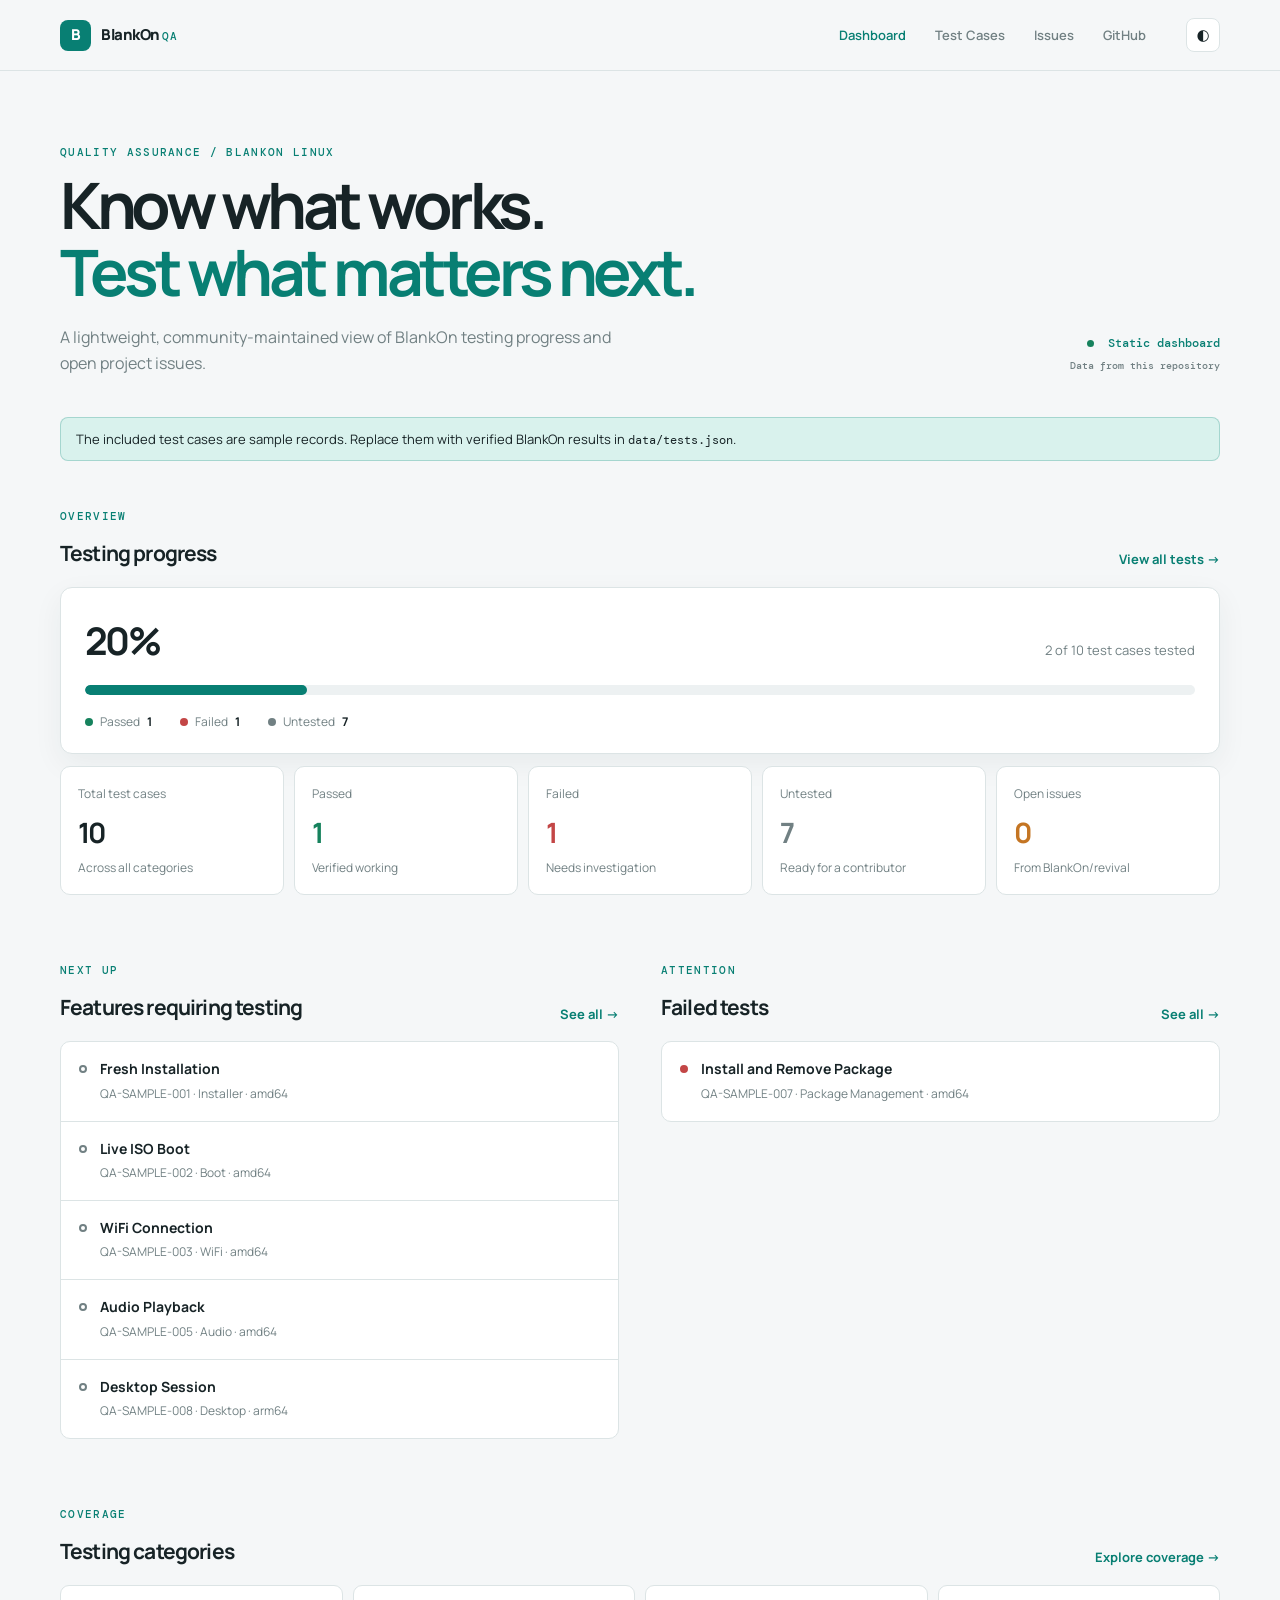
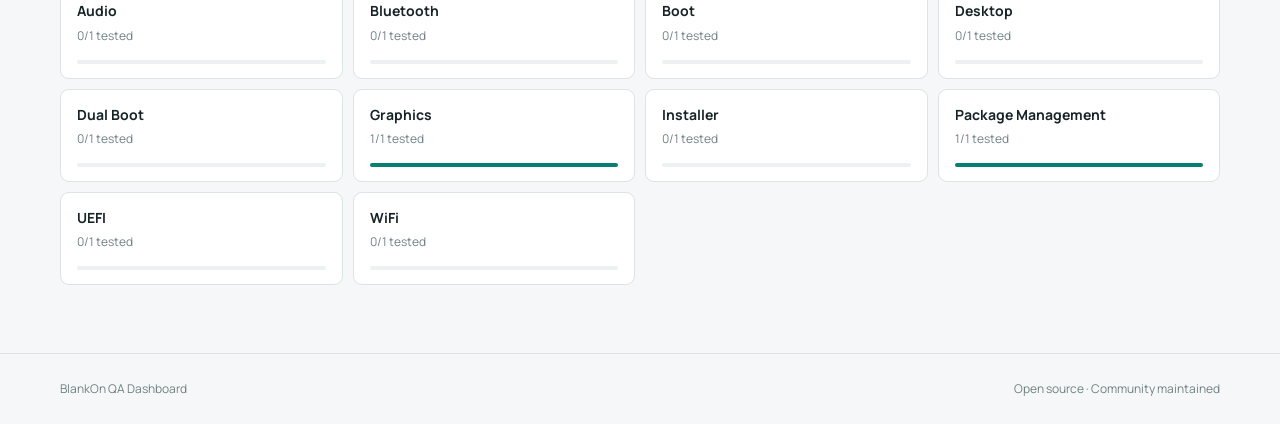
==== index.html @ b433ca68 "build dashboard" ====
<!doctype html>
<html lang="en">
<head>
  <meta charset="utf-8">
  <meta name="viewport" content="width=device-width, initial-scale=1">
  <meta name="description" content="BlankOn Linux quality assurance dashboard">
  <title>BlankOn QA Dashboard</title>
  <link rel="stylesheet" href="assets/css/style.css">
</head>
<body>
  <header class="site-header"><div class="shell nav-wrap">
    <a class="brand" href="index.html"><span class="brand-mark">B</span><span>BlankOn <small>QA</small></span></a>
    <nav aria-label="Primary navigation"><a class="active" href="index.html">Dashboard</a><a href="tests.html">Test Cases</a><a href="issues.html">Issues</a><a href="https://github.com/joyboyid/qa-blankOn">GitHub</a></nav>
    <button class="theme-toggle" type="button" aria-label="Toggle color theme">◐</button>
  </div></header>
  <main class="shell">
    <section class="hero"><div><p class="eyebrow">QUALITY ASSURANCE / BLANKON LINUX</p><h1>Know what works.<br><span>Test what matters next.</span></h1><p class="lede">A lightweight, community-maintained view of BlankOn testing progress and open project issues.</p></div><div class="hero-meta"><span class="live-dot"></span> Static dashboard<br><small>Data from this repository</small></div></section>
    <div class="notice" id="sample-notice">The included test cases are sample records. Replace them with verified BlankOn results in <code>data/tests.json</code>.</div>
    <section aria-labelledby="progress-title"><div class="section-heading"><div><p class="eyebrow">OVERVIEW</p><h2 id="progress-title">Testing progress</h2></div><a class="text-link" href="tests.html">View all tests →</a></div>
      <div class="progress-card"><div class="progress-top"><strong id="progress-percent">—%</strong><span id="progress-label">Loading test data…</span></div><div class="progress-track" role="progressbar" aria-label="Testing progress" aria-valuemin="0" aria-valuemax="100" aria-valuenow="0"><div id="progress-bar"></div></div><div class="progress-legend"><span><i class="dot passed"></i>Passed <b id="passed-count">—</b></span><span><i class="dot failed"></i>Failed <b id="failed-count">—</b></span><span><i class="dot untested"></i>Untested <b id="untested-count">—</b></span></div></div>
      <div class="stats-grid"><article class="stat"><span>Total test cases</span><strong id="total-count">—</strong><small>Across all categories</small></article><article class="stat"><span>Passed</span><strong class="green" id="stat-passed">—</strong><small>Verified working</small></article><article class="stat"><span>Failed</span><strong class="red" id="stat-failed">—</strong><small>Needs investigation</small></article><article class="stat"><span>Untested</span><strong class="muted" id="stat-untested">—</strong><small>Ready for a contributor</small></article><article class="stat"><span>Open issues</span><strong class="orange" id="issue-count">—</strong><small>From BlankOn/revival</small></article></div>
    </section>
    <div class="dashboard-columns"><section aria-labelledby="needs-title"><div class="section-heading"><div><p class="eyebrow">NEXT UP</p><h2 id="needs-title">Features requiring testing</h2></div><a class="text-link" href="tests.html?status=untested">See all →</a></div><div class="list-card" id="untested-list"><p class="loading">Loading…</p></div></section>
      <section aria-labelledby="failed-title"><div class="section-heading"><div><p class="eyebrow">ATTENTION</p><h2 id="failed-title">Failed tests</h2></div><a class="text-link" href="tests.html?status=failed">See all →</a></div><div class="list-card" id="failed-list"><p class="loading">Loading…</p></div></section></div>
    <section class="category-section" aria-labelledby="category-title"><div class="section-heading"><div><p class="eyebrow">COVERAGE</p><h2 id="category-title">Testing categories</h2></div><a class="text-link" href="tests.html">Explore coverage →</a></div><div class="category-grid" id="category-grid"><p class="loading">Loading…</p></div></section>
  </main>
  <footer class="site-footer"><div class="shell"><span>BlankOn QA Dashboard</span><span>Open source · Community maintained</span></div></footer>
  <script src="assets/js/dashboard.js" type="module"></script>
</body>
</html>
---- assets/css/style.css ----
@import url('https://fonts.googleapis.com/css2?family=DM+Mono:wght@400;500&family=Manrope:wght@400;500;600;700;800&display=swap');
:root{color-scheme:light;--bg:#f5f7f8;--surface:#fff;--surface-2:#edf1f2;--text:#172326;--muted:#718083;--line:#dce4e5;--accent:#087f73;--accent-light:#d9f2ed;--green:#16825d;--red:#c34646;--orange:#c47523;--shadow:0 10px 30px rgba(25,54,55,.06)}
[data-theme=dark]{color-scheme:dark;--bg:#10191b;--surface:#172326;--surface-2:#213033;--text:#e8f0ef;--muted:#9aacab;--line:#304143;--accent:#55c9b4;--accent-light:#183a36;--green:#56c994;--red:#f18484;--orange:#e2a152;--shadow:0 10px 30px rgba(0,0,0,.18)}
*{box-sizing:border-box}html{scroll-behavior:smooth}body{margin:0;background:var(--bg);color:var(--text);font:15px/1.6 Manrope,system-ui,sans-serif}a{color:inherit;text-decoration:none}button,input,select{font:inherit}.shell{width:min(1160px,calc(100% - 40px));margin:0 auto}.site-header{border-bottom:1px solid var(--line);background:color-mix(in srgb,var(--bg) 92%,transparent);backdrop-filter:blur(10px);position:sticky;top:0;z-index:2}.nav-wrap{min-height:70px;display:flex;align-items:center;gap:28px}.brand{display:flex;align-items:center;gap:10px;font-weight:800;letter-spacing:-.03em;margin-right:auto}.brand small{color:var(--accent);font:500 11px 'DM Mono',monospace;letter-spacing:.08em;text-transform:uppercase}.brand-mark{display:grid;place-items:center;width:31px;height:31px;border-radius:8px;background:var(--accent);color:#fff;font-weight:800}nav{display:flex;align-items:center;gap:5px}nav a{padding:8px 12px;color:var(--muted);font-size:13px;font-weight:600}nav a:hover,nav a.active{color:var(--accent)}.theme-toggle{border:1px solid var(--line);color:var(--text);background:var(--surface);border-radius:8px;width:34px;height:34px;cursor:pointer}.hero{display:flex;justify-content:space-between;align-items:end;padding:74px 0 40px}.eyebrow{font:500 11px/1.3 'DM Mono',monospace;letter-spacing:.12em;color:var(--accent);margin:0 0 13px}.hero h1,.page-intro h1{font-size:clamp(2.3rem,5vw,4.3rem);line-height:1.04;letter-spacing:-.07em;margin:0 0 20px}.hero h1 span{color:var(--accent)}.lede{color:var(--muted);max-width:560px;margin:0;font-size:16px}.hero-meta{font:500 12px/1.8 'DM Mono',monospace;color:var(--accent);text-align:right}.hero-meta small{color:var(--muted)}.live-dot{display:inline-block;width:7px;height:7px;background:var(--green);border-radius:50%;margin-right:7px}.notice{background:var(--accent-light);border:1px solid color-mix(in srgb,var(--accent) 25%,transparent);border-radius:8px;padding:11px 15px;color:var(--text);font-size:13px;margin-bottom:48px}.notice code,code{font:12px 'DM Mono',monospace}.section-heading{display:flex;align-items:end;justify-content:space-between;gap:20px;margin-bottom:17px}.section-heading h2{font-size:21px;letter-spacing:-.04em;margin:0}.text-link,.inline-link{color:var(--accent);font-size:13px;font-weight:700}.progress-card{background:var(--surface);border:1px solid var(--line);border-radius:12px;padding:22px 24px;box-shadow:var(--shadow)}.progress-top{display:flex;align-items:baseline;justify-content:space-between;margin-bottom:14px}.progress-top strong{font-size:38px;letter-spacing:-.07em}.progress-top span{color:var(--muted);font-size:13px}.progress-track{height:10px;background:var(--surface-2);border-radius:20px;overflow:hidden}.progress-track div{height:100%;width:0;background:var(--accent);border-radius:inherit;transition:width .4s ease}.progress-legend{display:flex;gap:28px;margin-top:17px;color:var(--muted);font-size:12px}.progress-legend span{display:flex;align-items:center;gap:7px}.progress-legend b{color:var(--text);font-weight:700}.dot{display:inline-block;width:8px;height:8px;border-radius:50%;background:var(--muted)}.dot.passed{background:var(--green)}.dot.failed{background:var(--red)}.dot.untested{background:var(--muted)}.stats-grid{display:grid;grid-template-columns:repeat(5,1fr);gap:10px;margin:12px 0 68px}.stat{background:var(--surface);border:1px solid var(--line);border-radius:10px;padding:17px}.stat span,.stat small{display:block;color:var(--muted);font-size:12px}.stat strong{display:block;font-size:28px;letter-spacing:-.06em;margin:7px 0 3px}.green{color:var(--green)}.red{color:var(--red)}.orange{color:var(--orange)}.muted{color:var(--muted)}.dashboard-columns{display:grid;grid-template-columns:1fr 1fr;gap:42px}.list-card{background:var(--surface);border:1px solid var(--line);border-radius:10px;overflow:hidden}.list-item{display:flex;gap:13px;align-items:flex-start;padding:16px 18px;border-bottom:1px solid var(--line)}.list-item:last-child{border-bottom:0}.list-icon{width:8px;height:8px;border:2px solid var(--muted);border-radius:50%;margin-top:7px;flex:none}.list-icon.failed{border-color:var(--red);background:var(--red)}.list-item strong{display:block;font-size:14px}.list-item small{color:var(--muted);font-size:12px}.mono{font:12px 'DM Mono',monospace;color:var(--accent)}.loading,.empty,.error-state{color:var(--muted);padding:20px;margin:0}.category-section{margin:68px 0}.category-grid{display:grid;grid-template-columns:repeat(4,1fr);gap:10px}.category{background:var(--surface);border:1px solid var(--line);border-radius:9px;padding:14px 16px}.category strong{display:block;font-size:14px}.category small{color:var(--muted);font-size:12px}.category-bar{height:4px;background:var(--surface-2);border-radius:4px;margin-top:13px;overflow:hidden}.category-bar span{display:block;background:var(--accent);height:100%}.page-main{padding:62px 0 90px}.page-intro{margin-bottom:42px}.page-intro h1{font-size:clamp(2.5rem,5vw,4rem);margin-bottom:13px}.filter-panel{background:var(--surface);border:1px solid var(--line);border-radius:11px;padding:18px;margin-bottom:18px}.search-wrap{margin-bottom:16px}.search-wrap label,.filter-row label{display:block;color:var(--muted);font-size:11px;font-weight:700;margin-bottom:6px;text-transform:uppercase;letter-spacing:.05em}.search-wrap input,select{width:100%;background:var(--bg);border:1px solid var(--line);color:var(--text);border-radius:7px;padding:10px 12px;outline:none}.search-wrap input:focus,select:focus{border-color:var(--accent);box-shadow:0 0 0 3px var(--accent-light)}.filter-row{display:grid;grid-template-columns:repeat(4,1fr);gap:12px}.results-bar{display:flex;justify-content:space-between;align-items:center;color:var(--muted);font-size:12px;margin:20px 0 12px}.test-grid{display:grid;grid-template-columns:repeat(2,1fr);gap:12px}.test-card,.issue-card{background:var(--surface);border:1px solid var(--line);border-radius:10px;padding:19px}.test-card-head,.issue-head{display:flex;justify-content:space-between;gap:15px;align-items:start}.status{display:inline-flex;align-items:center;gap:6px;font:500 10px 'DM Mono',monospace;text-transform:uppercase;letter-spacing:.07em;white-space:nowrap}.status:before{content:'';display:block;width:7px;height:7px;border-radius:50%;background:var(--muted)}.status-passed{color:var(--green)}.status-passed:before{background:var(--green)}.status-failed{color:var(--red)}.status-failed:before{background:var(--red)}.status-blocked{color:var(--orange)}.status-blocked:before{background:var(--orange)}.test-card h3,.issue-card h3{font-size:16px;letter-spacing:-.03em;margin:10px 0 4px}.test-card p{color:var(--muted);font-size:13px;margin:0 0 17px}.metadata{display:flex;flex-wrap:wrap;gap:7px}.metadata span,.label{color:var(--muted);background:var(--surface-2);border-radius:4px;padding:3px 7px;font:11px 'DM Mono',monospace}.issue-list{display:grid;gap:10px}.issue-card h3{margin:0 0 9px}.issue-card h3 a:hover{color:var(--accent)}.issue-head time{color:var(--muted);font-size:12px;white-space:nowrap}.issue-meta{display:flex;gap:6px;flex-wrap:wrap;margin-bottom:10px}.issue-footer{display:flex;justify-content:space-between;color:var(--muted);font-size:12px}.state{font:500 10px 'DM Mono',monospace;text-transform:uppercase;color:var(--green)}.state.closed{color:var(--muted)}.site-footer{border-top:1px solid var(--line);padding:25px 0;color:var(--muted);font-size:12px}.site-footer .shell{display:flex;justify-content:space-between;gap:15px}
@media(max-width:760px){.shell{width:min(100% - 28px,600px)}.nav-wrap{min-height:62px;gap:10px;flex-wrap:wrap}.brand{margin-right:0}nav{order:3;width:100%;overflow:auto;border-top:1px solid var(--line);padding:4px 0}nav a{padding:5px 9px;font-size:12px;white-space:nowrap}.site-header{position:relative}.hero{display:block;padding:48px 0 28px}.hero-meta{text-align:left;margin-top:24px}.notice{margin-bottom:35px}.stats-grid{grid-template-columns:repeat(2,1fr);margin-bottom:48px}.stat:last-child{grid-column:span 2}.dashboard-columns{grid-template-columns:1fr;gap:46px}.category-grid{grid-template-columns:repeat(2,1fr)}.progress-legend{gap:13px;flex-wrap:wrap}.filter-row{grid-template-columns:repeat(2,1fr)}.test-grid{grid-template-columns:1fr}.page-main{padding-top:43px}.results-bar{align-items:start}.site-footer .shell{display:block}.site-footer span{display:block;margin:4px 0}}
@media(prefers-reduced-motion:reduce){*{scroll-behavior:auto!important;transition:none!important}}
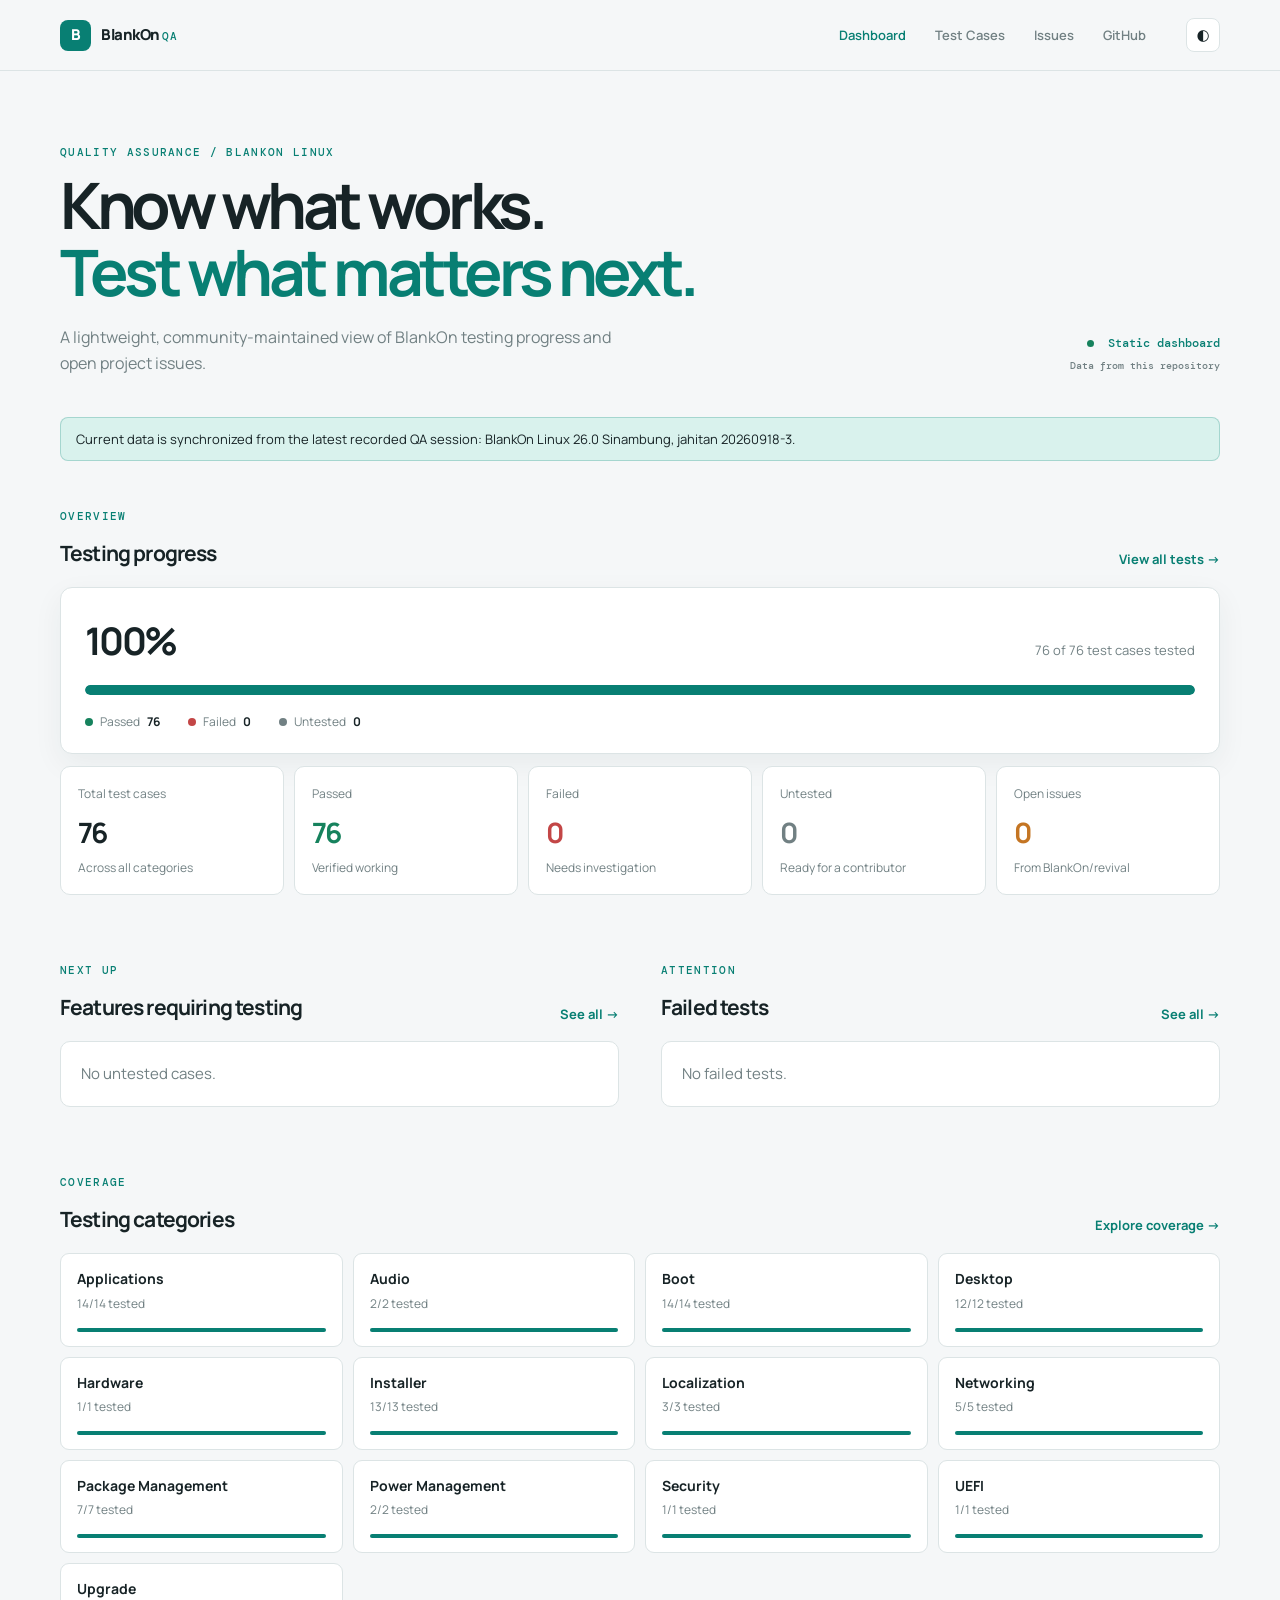
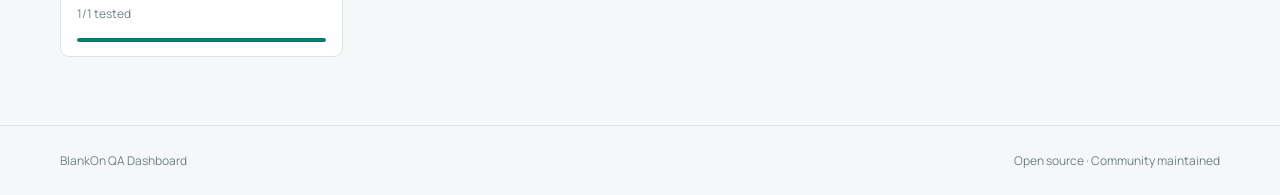
==== commit 5094abb6: "sync" ====
--- a/index.html
+++ b/index.html
@@ -15,7 +15,7 @@
   </div></header>
   <main class="shell">
     <section class="hero"><div><p class="eyebrow">QUALITY ASSURANCE / BLANKON LINUX</p><h1>Know what works.<br><span>Test what matters next.</span></h1><p class="lede">A lightweight, community-maintained view of BlankOn testing progress and open project issues.</p></div><div class="hero-meta"><span class="live-dot"></span> Static dashboard<br><small>Data from this repository</small></div></section>
-    <div class="notice" id="sample-notice">The included test cases are sample records. Replace them with verified BlankOn results in <code>data/tests.json</code>.</div>
+    <div class="notice" id="sample-notice">Current data is synchronized from the latest recorded QA session: BlankOn Linux 26.0 Sinambung, jahitan 20260918-3.</div>
     <section aria-labelledby="progress-title"><div class="section-heading"><div><p class="eyebrow">OVERVIEW</p><h2 id="progress-title">Testing progress</h2></div><a class="text-link" href="tests.html">View all tests →</a></div>
       <div class="progress-card"><div class="progress-top"><strong id="progress-percent">—%</strong><span id="progress-label">Loading test data…</span></div><div class="progress-track" role="progressbar" aria-label="Testing progress" aria-valuemin="0" aria-valuemax="100" aria-valuenow="0"><div id="progress-bar"></div></div><div class="progress-legend"><span><i class="dot passed"></i>Passed <b id="passed-count">—</b></span><span><i class="dot failed"></i>Failed <b id="failed-count">—</b></span><span><i class="dot untested"></i>Untested <b id="untested-count">—</b></span></div></div>
       <div class="stats-grid"><article class="stat"><span>Total test cases</span><strong id="total-count">—</strong><small>Across all categories</small></article><article class="stat"><span>Passed</span><strong class="green" id="stat-passed">—</strong><small>Verified working</small></article><article class="stat"><span>Failed</span><strong class="red" id="stat-failed">—</strong><small>Needs investigation</small></article><article class="stat"><span>Untested</span><strong class="muted" id="stat-untested">—</strong><small>Ready for a contributor</small></article><article class="stat"><span>Open issues</span><strong class="orange" id="issue-count">—</strong><small>From BlankOn/revival</small></article></div>
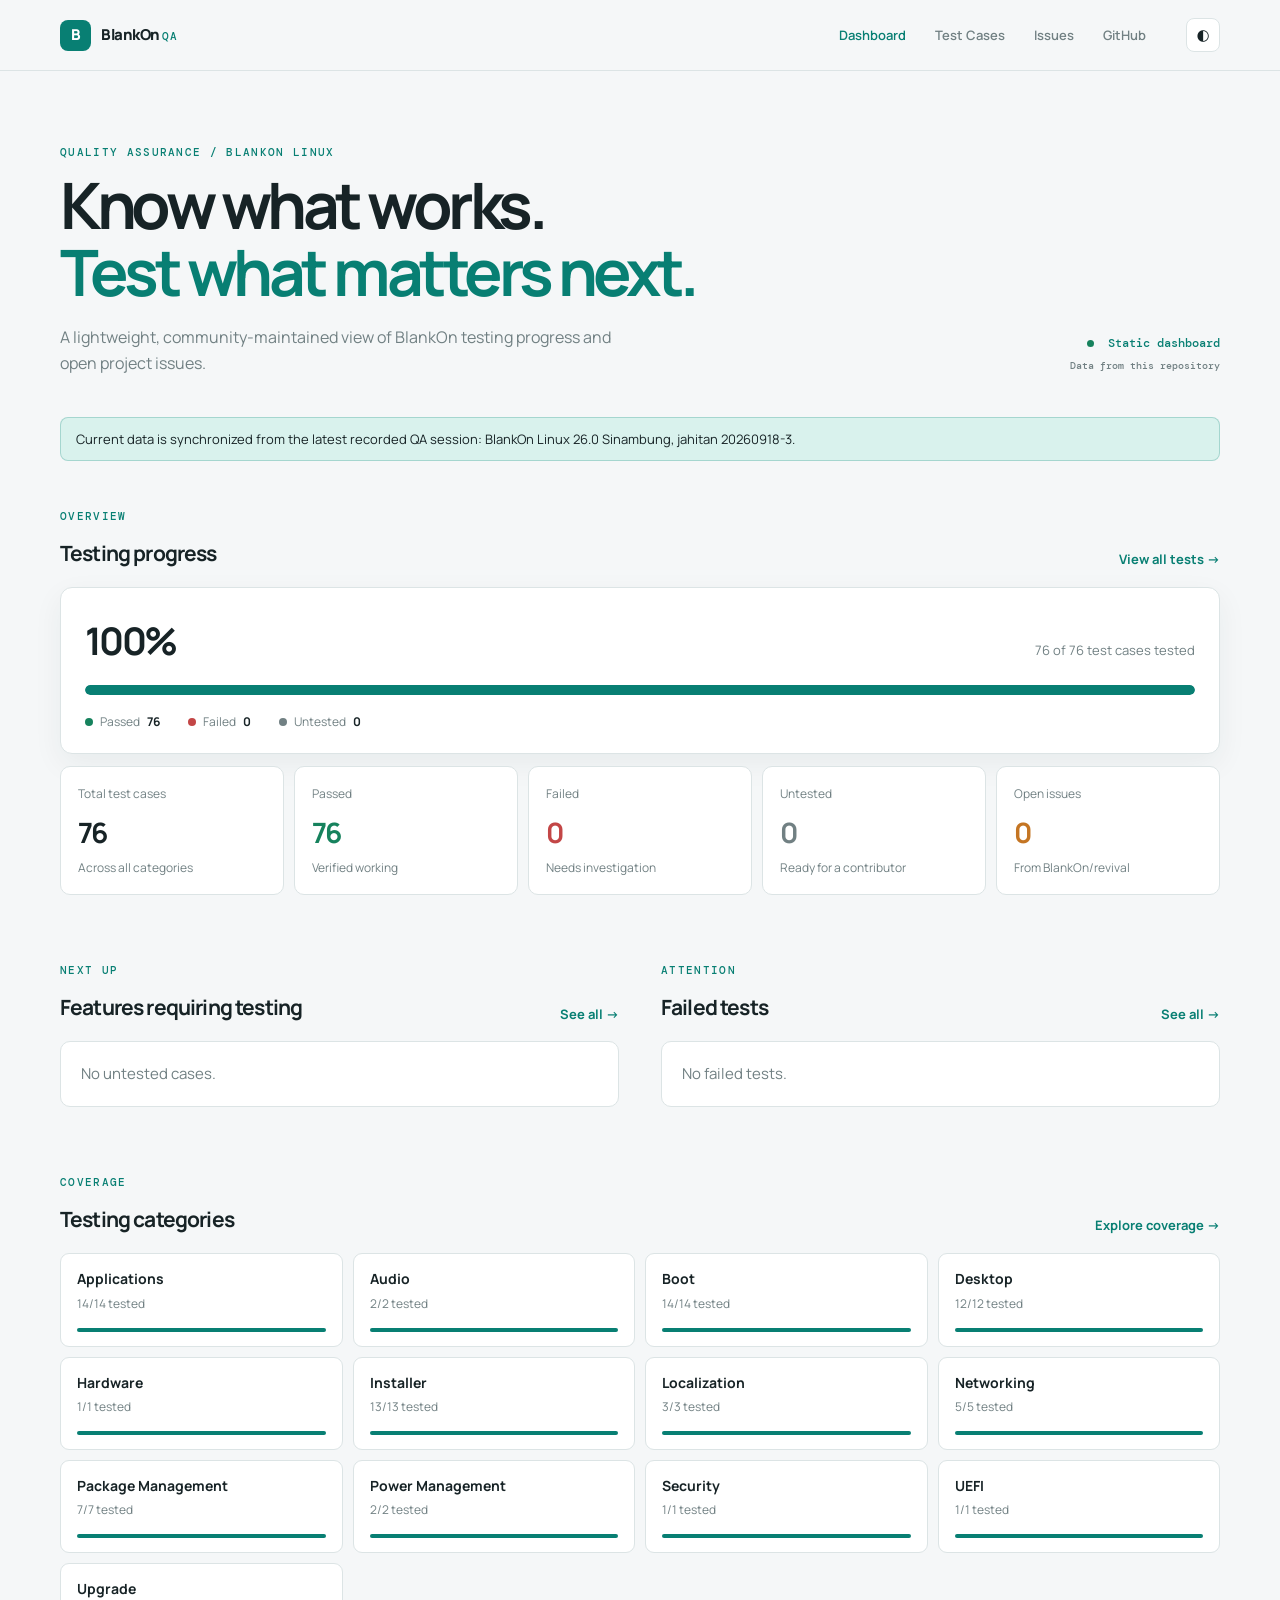
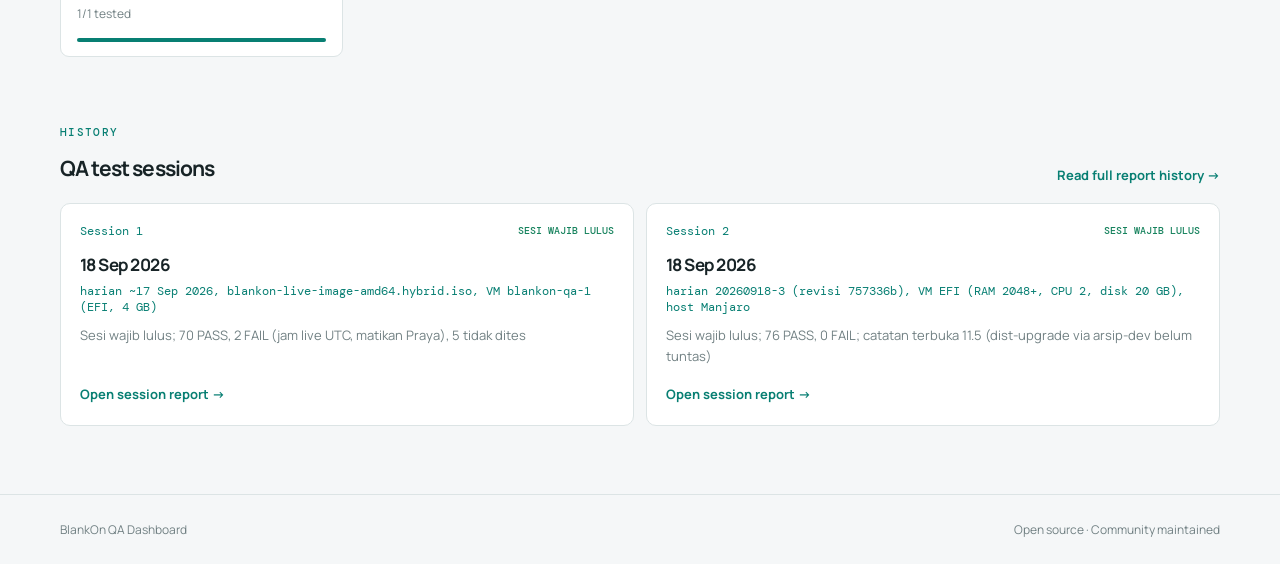
==== commit 14fbd1c9: "sync show qa list" ====
--- a/index.html
+++ b/index.html
@@ -23,6 +23,7 @@
     <div class="dashboard-columns"><section aria-labelledby="needs-title"><div class="section-heading"><div><p class="eyebrow">NEXT UP</p><h2 id="needs-title">Features requiring testing</h2></div><a class="text-link" href="tests.html?status=untested">See all →</a></div><div class="list-card" id="untested-list"><p class="loading">Loading…</p></div></section>
       <section aria-labelledby="failed-title"><div class="section-heading"><div><p class="eyebrow">ATTENTION</p><h2 id="failed-title">Failed tests</h2></div><a class="text-link" href="tests.html?status=failed">See all →</a></div><div class="list-card" id="failed-list"><p class="loading">Loading…</p></div></section></div>
     <section class="category-section" aria-labelledby="category-title"><div class="section-heading"><div><p class="eyebrow">COVERAGE</p><h2 id="category-title">Testing categories</h2></div><a class="text-link" href="tests.html">Explore coverage →</a></div><div class="category-grid" id="category-grid"><p class="loading">Loading…</p></div></section>
+    <section class="session-section" aria-labelledby="session-title"><div class="section-heading"><div><p class="eyebrow">HISTORY</p><h2 id="session-title">QA test sessions</h2></div><a class="text-link" href="README.md">Read full report history →</a></div><div class="session-list" id="session-list"><p class="loading">Loading session history…</p></div></section>
   </main>
   <footer class="site-footer"><div class="shell"><span>BlankOn QA Dashboard</span><span>Open source · Community maintained</span></div></footer>
   <script src="assets/js/dashboard.js" type="module"></script>
--- a/assets/css/style.css
+++ b/assets/css/style.css
@@ -3,4 +3,6 @@
 [data-theme=dark]{color-scheme:dark;--bg:#10191b;--surface:#172326;--surface-2:#213033;--text:#e8f0ef;--muted:#9aacab;--line:#304143;--accent:#55c9b4;--accent-light:#183a36;--green:#56c994;--red:#f18484;--orange:#e2a152;--shadow:0 10px 30px rgba(0,0,0,.18)}
 *{box-sizing:border-box}html{scroll-behavior:smooth}body{margin:0;background:var(--bg);color:var(--text);font:15px/1.6 Manrope,system-ui,sans-serif}a{color:inherit;text-decoration:none}button,input,select{font:inherit}.shell{width:min(1160px,calc(100% - 40px));margin:0 auto}.site-header{border-bottom:1px solid var(--line);background:color-mix(in srgb,var(--bg) 92%,transparent);backdrop-filter:blur(10px);position:sticky;top:0;z-index:2}.nav-wrap{min-height:70px;display:flex;align-items:center;gap:28px}.brand{display:flex;align-items:center;gap:10px;font-weight:800;letter-spacing:-.03em;margin-right:auto}.brand small{color:var(--accent);font:500 11px 'DM Mono',monospace;letter-spacing:.08em;text-transform:uppercase}.brand-mark{display:grid;place-items:center;width:31px;height:31px;border-radius:8px;background:var(--accent);color:#fff;font-weight:800}nav{display:flex;align-items:center;gap:5px}nav a{padding:8px 12px;color:var(--muted);font-size:13px;font-weight:600}nav a:hover,nav a.active{color:var(--accent)}.theme-toggle{border:1px solid var(--line);color:var(--text);background:var(--surface);border-radius:8px;width:34px;height:34px;cursor:pointer}.hero{display:flex;justify-content:space-between;align-items:end;padding:74px 0 40px}.eyebrow{font:500 11px/1.3 'DM Mono',monospace;letter-spacing:.12em;color:var(--accent);margin:0 0 13px}.hero h1,.page-intro h1{font-size:clamp(2.3rem,5vw,4.3rem);line-height:1.04;letter-spacing:-.07em;margin:0 0 20px}.hero h1 span{color:var(--accent)}.lede{color:var(--muted);max-width:560px;margin:0;font-size:16px}.hero-meta{font:500 12px/1.8 'DM Mono',monospace;color:var(--accent);text-align:right}.hero-meta small{color:var(--muted)}.live-dot{display:inline-block;width:7px;height:7px;background:var(--green);border-radius:50%;margin-right:7px}.notice{background:var(--accent-light);border:1px solid color-mix(in srgb,var(--accent) 25%,transparent);border-radius:8px;padding:11px 15px;color:var(--text);font-size:13px;margin-bottom:48px}.notice code,code{font:12px 'DM Mono',monospace}.section-heading{display:flex;align-items:end;justify-content:space-between;gap:20px;margin-bottom:17px}.section-heading h2{font-size:21px;letter-spacing:-.04em;margin:0}.text-link,.inline-link{color:var(--accent);font-size:13px;font-weight:700}.progress-card{background:var(--surface);border:1px solid var(--line);border-radius:12px;padding:22px 24px;box-shadow:var(--shadow)}.progress-top{display:flex;align-items:baseline;justify-content:space-between;margin-bottom:14px}.progress-top strong{font-size:38px;letter-spacing:-.07em}.progress-top span{color:var(--muted);font-size:13px}.progress-track{height:10px;background:var(--surface-2);border-radius:20px;overflow:hidden}.progress-track div{height:100%;width:0;background:var(--accent);border-radius:inherit;transition:width .4s ease}.progress-legend{display:flex;gap:28px;margin-top:17px;color:var(--muted);font-size:12px}.progress-legend span{display:flex;align-items:center;gap:7px}.progress-legend b{color:var(--text);font-weight:700}.dot{display:inline-block;width:8px;height:8px;border-radius:50%;background:var(--muted)}.dot.passed{background:var(--green)}.dot.failed{background:var(--red)}.dot.untested{background:var(--muted)}.stats-grid{display:grid;grid-template-columns:repeat(5,1fr);gap:10px;margin:12px 0 68px}.stat{background:var(--surface);border:1px solid var(--line);border-radius:10px;padding:17px}.stat span,.stat small{display:block;color:var(--muted);font-size:12px}.stat strong{display:block;font-size:28px;letter-spacing:-.06em;margin:7px 0 3px}.green{color:var(--green)}.red{color:var(--red)}.orange{color:var(--orange)}.muted{color:var(--muted)}.dashboard-columns{display:grid;grid-template-columns:1fr 1fr;gap:42px}.list-card{background:var(--surface);border:1px solid var(--line);border-radius:10px;overflow:hidden}.list-item{display:flex;gap:13px;align-items:flex-start;padding:16px 18px;border-bottom:1px solid var(--line)}.list-item:last-child{border-bottom:0}.list-icon{width:8px;height:8px;border:2px solid var(--muted);border-radius:50%;margin-top:7px;flex:none}.list-icon.failed{border-color:var(--red);background:var(--red)}.list-item strong{display:block;font-size:14px}.list-item small{color:var(--muted);font-size:12px}.mono{font:12px 'DM Mono',monospace;color:var(--accent)}.loading,.empty,.error-state{color:var(--muted);padding:20px;margin:0}.category-section{margin:68px 0}.category-grid{display:grid;grid-template-columns:repeat(4,1fr);gap:10px}.category{background:var(--surface);border:1px solid var(--line);border-radius:9px;padding:14px 16px}.category strong{display:block;font-size:14px}.category small{color:var(--muted);font-size:12px}.category-bar{height:4px;background:var(--surface-2);border-radius:4px;margin-top:13px;overflow:hidden}.category-bar span{display:block;background:var(--accent);height:100%}.page-main{padding:62px 0 90px}.page-intro{margin-bottom:42px}.page-intro h1{font-size:clamp(2.5rem,5vw,4rem);margin-bottom:13px}.filter-panel{background:var(--surface);border:1px solid var(--line);border-radius:11px;padding:18px;margin-bottom:18px}.search-wrap{margin-bottom:16px}.search-wrap label,.filter-row label{display:block;color:var(--muted);font-size:11px;font-weight:700;margin-bottom:6px;text-transform:uppercase;letter-spacing:.05em}.search-wrap input,select{width:100%;background:var(--bg);border:1px solid var(--line);color:var(--text);border-radius:7px;padding:10px 12px;outline:none}.search-wrap input:focus,select:focus{border-color:var(--accent);box-shadow:0 0 0 3px var(--accent-light)}.filter-row{display:grid;grid-template-columns:repeat(4,1fr);gap:12px}.results-bar{display:flex;justify-content:space-between;align-items:center;color:var(--muted);font-size:12px;margin:20px 0 12px}.test-grid{display:grid;grid-template-columns:repeat(2,1fr);gap:12px}.test-card,.issue-card{background:var(--surface);border:1px solid var(--line);border-radius:10px;padding:19px}.test-card-head,.issue-head{display:flex;justify-content:space-between;gap:15px;align-items:start}.status{display:inline-flex;align-items:center;gap:6px;font:500 10px 'DM Mono',monospace;text-transform:uppercase;letter-spacing:.07em;white-space:nowrap}.status:before{content:'';display:block;width:7px;height:7px;border-radius:50%;background:var(--muted)}.status-passed{color:var(--green)}.status-passed:before{background:var(--green)}.status-failed{color:var(--red)}.status-failed:before{background:var(--red)}.status-blocked{color:var(--orange)}.status-blocked:before{background:var(--orange)}.test-card h3,.issue-card h3{font-size:16px;letter-spacing:-.03em;margin:10px 0 4px}.test-card p{color:var(--muted);font-size:13px;margin:0 0 17px}.metadata{display:flex;flex-wrap:wrap;gap:7px}.metadata span,.label{color:var(--muted);background:var(--surface-2);border-radius:4px;padding:3px 7px;font:11px 'DM Mono',monospace}.issue-list{display:grid;gap:10px}.issue-card h3{margin:0 0 9px}.issue-card h3 a:hover{color:var(--accent)}.issue-head time{color:var(--muted);font-size:12px;white-space:nowrap}.issue-meta{display:flex;gap:6px;flex-wrap:wrap;margin-bottom:10px}.issue-footer{display:flex;justify-content:space-between;color:var(--muted);font-size:12px}.state{font:500 10px 'DM Mono',monospace;text-transform:uppercase;color:var(--green)}.state.closed{color:var(--muted)}.site-footer{border-top:1px solid var(--line);padding:25px 0;color:var(--muted);font-size:12px}.site-footer .shell{display:flex;justify-content:space-between;gap:15px}
 @media(max-width:760px){.shell{width:min(100% - 28px,600px)}.nav-wrap{min-height:62px;gap:10px;flex-wrap:wrap}.brand{margin-right:0}nav{order:3;width:100%;overflow:auto;border-top:1px solid var(--line);padding:4px 0}nav a{padding:5px 9px;font-size:12px;white-space:nowrap}.site-header{position:relative}.hero{display:block;padding:48px 0 28px}.hero-meta{text-align:left;margin-top:24px}.notice{margin-bottom:35px}.stats-grid{grid-template-columns:repeat(2,1fr);margin-bottom:48px}.stat:last-child{grid-column:span 2}.dashboard-columns{grid-template-columns:1fr;gap:46px}.category-grid{grid-template-columns:repeat(2,1fr)}.progress-legend{gap:13px;flex-wrap:wrap}.filter-row{grid-template-columns:repeat(2,1fr)}.test-grid{grid-template-columns:1fr}.page-main{padding-top:43px}.results-bar{align-items:start}.site-footer .shell{display:block}.site-footer span{display:block;margin:4px 0}}
+ .session-section{margin:68px 0}.session-list{display:grid;grid-template-columns:repeat(2,1fr);gap:12px}.session-card{background:var(--surface);border:1px solid var(--line);border-radius:10px;padding:19px}.session-card-top{display:flex;justify-content:space-between;gap:12px;align-items:center}.session-card h3{font-size:17px;letter-spacing:-.03em;margin:12px 0 5px}.session-result{color:var(--green);font:500 10px 'DM Mono',monospace;text-transform:uppercase;text-align:right}.session-iso{font:12px 'DM Mono',monospace;color:var(--accent);margin:0 0 10px}.session-summary{color:var(--muted);font-size:13px;min-height:42px;margin:0 0 15px}
 @media(prefers-reduced-motion:reduce){*{scroll-behavior:auto!important;transition:none!important}}
+@media(max-width:760px){.session-list{grid-template-columns:1fr}}
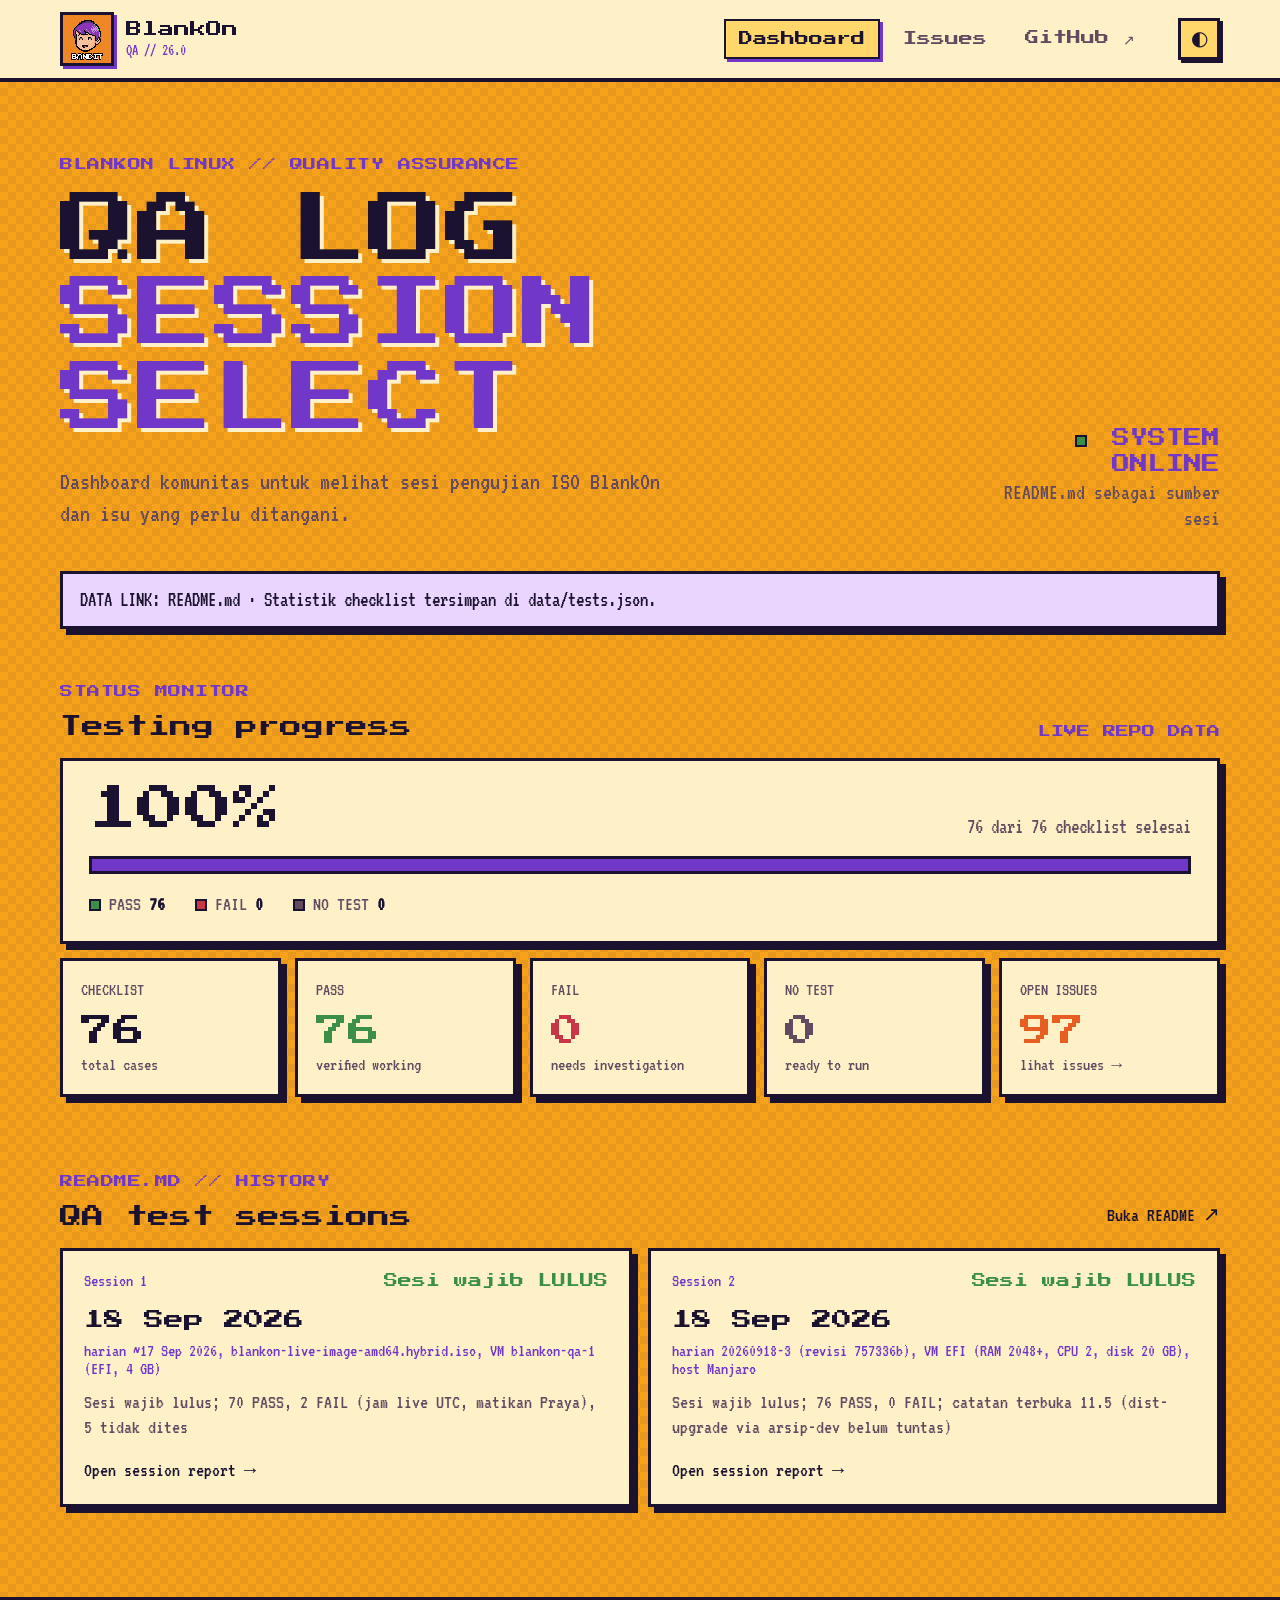
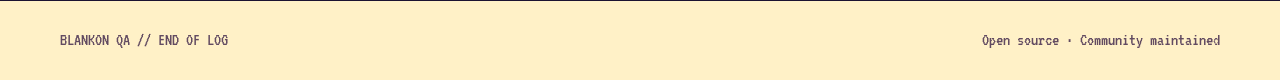
==== commit 85514b73: "retro style" ====
--- a/index.html
+++ b/index.html
@@ -1,31 +1,28 @@
 <!doctype html>
-<html lang="en">
+<html lang="id">
 <head>
   <meta charset="utf-8">
   <meta name="viewport" content="width=device-width, initial-scale=1">
   <meta name="description" content="BlankOn Linux quality assurance dashboard">
-  <title>BlankOn QA Dashboard</title>
+  <title>BlankOn QA · Dashboard</title>
   <link rel="stylesheet" href="assets/css/style.css">
 </head>
 <body>
   <header class="site-header"><div class="shell nav-wrap">
-    <a class="brand" href="index.html"><span class="brand-mark">B</span><span>BlankOn <small>QA</small></span></a>
-    <nav aria-label="Primary navigation"><a class="active" href="index.html">Dashboard</a><a href="tests.html">Test Cases</a><a href="issues.html">Issues</a><a href="https://github.com/joyboyid/qa-blankOn">GitHub</a></nav>
+    <a class="brand" href="index.html"><img class="brand-logo" src="bandit.jpg" alt="BlankOn pixel mascot"><span>BlankOn <small>QA // 26.0</small></span></a>
+    <nav aria-label="Navigasi utama"><a class="active" href="index.html">Dashboard</a><a href="issues.html">Issues</a><a href="https://github.com/joyboyid/qa-blankOn">GitHub ↗</a></nav>
     <button class="theme-toggle" type="button" aria-label="Toggle color theme">◐</button>
   </div></header>
   <main class="shell">
-    <section class="hero"><div><p class="eyebrow">QUALITY ASSURANCE / BLANKON LINUX</p><h1>Know what works.<br><span>Test what matters next.</span></h1><p class="lede">A lightweight, community-maintained view of BlankOn testing progress and open project issues.</p></div><div class="hero-meta"><span class="live-dot"></span> Static dashboard<br><small>Data from this repository</small></div></section>
-    <div class="notice" id="sample-notice">Current data is synchronized from the latest recorded QA session: BlankOn Linux 26.0 Sinambung, jahitan 20260918-3.</div>
-    <section aria-labelledby="progress-title"><div class="section-heading"><div><p class="eyebrow">OVERVIEW</p><h2 id="progress-title">Testing progress</h2></div><a class="text-link" href="tests.html">View all tests →</a></div>
-      <div class="progress-card"><div class="progress-top"><strong id="progress-percent">—%</strong><span id="progress-label">Loading test data…</span></div><div class="progress-track" role="progressbar" aria-label="Testing progress" aria-valuemin="0" aria-valuemax="100" aria-valuenow="0"><div id="progress-bar"></div></div><div class="progress-legend"><span><i class="dot passed"></i>Passed <b id="passed-count">—</b></span><span><i class="dot failed"></i>Failed <b id="failed-count">—</b></span><span><i class="dot untested"></i>Untested <b id="untested-count">—</b></span></div></div>
-      <div class="stats-grid"><article class="stat"><span>Total test cases</span><strong id="total-count">—</strong><small>Across all categories</small></article><article class="stat"><span>Passed</span><strong class="green" id="stat-passed">—</strong><small>Verified working</small></article><article class="stat"><span>Failed</span><strong class="red" id="stat-failed">—</strong><small>Needs investigation</small></article><article class="stat"><span>Untested</span><strong class="muted" id="stat-untested">—</strong><small>Ready for a contributor</small></article><article class="stat"><span>Open issues</span><strong class="orange" id="issue-count">—</strong><small>From BlankOn/revival</small></article></div>
+    <section class="hero"><div><p class="eyebrow">BLANKON LINUX // QUALITY ASSURANCE</p><h1>QA LOG<br><span>SESSION SELECT</span></h1><p class="lede">Dashboard komunitas untuk melihat sesi pengujian ISO BlankOn dan isu yang perlu ditangani.</p></div><div class="hero-meta"><span class="live-dot"></span> SYSTEM ONLINE<br><small>README.md sebagai sumber sesi</small></div></section>
+    <div class="notice" id="sample-notice">DATA LINK: README.md · Statistik checklist tersimpan di data/tests.json.</div>
+    <section aria-labelledby="progress-title"><div class="section-heading"><div><p class="eyebrow">STATUS MONITOR</p><h2 id="progress-title">Testing progress</h2></div><span class="section-tag">LIVE REPO DATA</span></div>
+      <div class="progress-card"><div class="progress-top"><strong id="progress-percent">—%</strong><span id="progress-label">Memuat data test…</span></div><div class="progress-track" role="progressbar" aria-label="Testing progress" aria-valuemin="0" aria-valuemax="100" aria-valuenow="0"><div id="progress-bar"></div></div><div class="progress-legend"><span><i class="dot passed"></i>PASS <b id="passed-count">—</b></span><span><i class="dot failed"></i>FAIL <b id="failed-count">—</b></span><span><i class="dot untested"></i>NO TEST <b id="untested-count">—</b></span></div></div>
+      <div class="stats-grid"><article class="stat"><span>CHECKLIST</span><strong id="total-count">—</strong><small>total cases</small></article><article class="stat"><span>PASS</span><strong class="green" id="stat-passed">—</strong><small>verified working</small></article><article class="stat"><span>FAIL</span><strong class="red" id="stat-failed">—</strong><small>needs investigation</small></article><article class="stat"><span>NO TEST</span><strong class="muted" id="stat-untested">—</strong><small>ready to run</small></article><article class="stat"><span>OPEN ISSUES</span><strong class="orange" id="issue-count">—</strong><small><a href="issues.html">lihat issues →</a></small></article></div>
     </section>
-    <div class="dashboard-columns"><section aria-labelledby="needs-title"><div class="section-heading"><div><p class="eyebrow">NEXT UP</p><h2 id="needs-title">Features requiring testing</h2></div><a class="text-link" href="tests.html?status=untested">See all →</a></div><div class="list-card" id="untested-list"><p class="loading">Loading…</p></div></section>
-      <section aria-labelledby="failed-title"><div class="section-heading"><div><p class="eyebrow">ATTENTION</p><h2 id="failed-title">Failed tests</h2></div><a class="text-link" href="tests.html?status=failed">See all →</a></div><div class="list-card" id="failed-list"><p class="loading">Loading…</p></div></section></div>
-    <section class="category-section" aria-labelledby="category-title"><div class="section-heading"><div><p class="eyebrow">COVERAGE</p><h2 id="category-title">Testing categories</h2></div><a class="text-link" href="tests.html">Explore coverage →</a></div><div class="category-grid" id="category-grid"><p class="loading">Loading…</p></div></section>
-    <section class="session-section" aria-labelledby="session-title"><div class="section-heading"><div><p class="eyebrow">HISTORY</p><h2 id="session-title">QA test sessions</h2></div><a class="text-link" href="README.md">Read full report history →</a></div><div class="session-list" id="session-list"><p class="loading">Loading session history…</p></div></section>
+    <section class="session-section" aria-labelledby="session-title"><div class="section-heading"><div><p class="eyebrow">README.MD // HISTORY</p><h2 id="session-title">QA test sessions</h2></div><a class="text-link" href="README.md">Buka README ↗</a></div><div class="session-list" id="session-list"><p class="loading">Memuat riwayat sesi…</p></div></section>
   </main>
-  <footer class="site-footer"><div class="shell"><span>BlankOn QA Dashboard</span><span>Open source · Community maintained</span></div></footer>
+  <footer class="site-footer"><div class="shell"><span>BLANKON QA // END OF LOG</span><span>Open source · Community maintained</span></div></footer>
   <script src="assets/js/dashboard.js" type="module"></script>
 </body>
 </html>
--- a/assets/css/style.css
+++ b/assets/css/style.css
@@ -1,8 +1,6 @@
-@import url('https://fonts.googleapis.com/css2?family=DM+Mono:wght@400;500&family=Manrope:wght@400;500;600;700;800&display=swap');
-:root{color-scheme:light;--bg:#f5f7f8;--surface:#fff;--surface-2:#edf1f2;--text:#172326;--muted:#718083;--line:#dce4e5;--accent:#087f73;--accent-light:#d9f2ed;--green:#16825d;--red:#c34646;--orange:#c47523;--shadow:0 10px 30px rgba(25,54,55,.06)}
-[data-theme=dark]{color-scheme:dark;--bg:#10191b;--surface:#172326;--surface-2:#213033;--text:#e8f0ef;--muted:#9aacab;--line:#304143;--accent:#55c9b4;--accent-light:#183a36;--green:#56c994;--red:#f18484;--orange:#e2a152;--shadow:0 10px 30px rgba(0,0,0,.18)}
-*{box-sizing:border-box}html{scroll-behavior:smooth}body{margin:0;background:var(--bg);color:var(--text);font:15px/1.6 Manrope,system-ui,sans-serif}a{color:inherit;text-decoration:none}button,input,select{font:inherit}.shell{width:min(1160px,calc(100% - 40px));margin:0 auto}.site-header{border-bottom:1px solid var(--line);background:color-mix(in srgb,var(--bg) 92%,transparent);backdrop-filter:blur(10px);position:sticky;top:0;z-index:2}.nav-wrap{min-height:70px;display:flex;align-items:center;gap:28px}.brand{display:flex;align-items:center;gap:10px;font-weight:800;letter-spacing:-.03em;margin-right:auto}.brand small{color:var(--accent);font:500 11px 'DM Mono',monospace;letter-spacing:.08em;text-transform:uppercase}.brand-mark{display:grid;place-items:center;width:31px;height:31px;border-radius:8px;background:var(--accent);color:#fff;font-weight:800}nav{display:flex;align-items:center;gap:5px}nav a{padding:8px 12px;color:var(--muted);font-size:13px;font-weight:600}nav a:hover,nav a.active{color:var(--accent)}.theme-toggle{border:1px solid var(--line);color:var(--text);background:var(--surface);border-radius:8px;width:34px;height:34px;cursor:pointer}.hero{display:flex;justify-content:space-between;align-items:end;padding:74px 0 40px}.eyebrow{font:500 11px/1.3 'DM Mono',monospace;letter-spacing:.12em;color:var(--accent);margin:0 0 13px}.hero h1,.page-intro h1{font-size:clamp(2.3rem,5vw,4.3rem);line-height:1.04;letter-spacing:-.07em;margin:0 0 20px}.hero h1 span{color:var(--accent)}.lede{color:var(--muted);max-width:560px;margin:0;font-size:16px}.hero-meta{font:500 12px/1.8 'DM Mono',monospace;color:var(--accent);text-align:right}.hero-meta small{color:var(--muted)}.live-dot{display:inline-block;width:7px;height:7px;background:var(--green);border-radius:50%;margin-right:7px}.notice{background:var(--accent-light);border:1px solid color-mix(in srgb,var(--accent) 25%,transparent);border-radius:8px;padding:11px 15px;color:var(--text);font-size:13px;margin-bottom:48px}.notice code,code{font:12px 'DM Mono',monospace}.section-heading{display:flex;align-items:end;justify-content:space-between;gap:20px;margin-bottom:17px}.section-heading h2{font-size:21px;letter-spacing:-.04em;margin:0}.text-link,.inline-link{color:var(--accent);font-size:13px;font-weight:700}.progress-card{background:var(--surface);border:1px solid var(--line);border-radius:12px;padding:22px 24px;box-shadow:var(--shadow)}.progress-top{display:flex;align-items:baseline;justify-content:space-between;margin-bottom:14px}.progress-top strong{font-size:38px;letter-spacing:-.07em}.progress-top span{color:var(--muted);font-size:13px}.progress-track{height:10px;background:var(--surface-2);border-radius:20px;overflow:hidden}.progress-track div{height:100%;width:0;background:var(--accent);border-radius:inherit;transition:width .4s ease}.progress-legend{display:flex;gap:28px;margin-top:17px;color:var(--muted);font-size:12px}.progress-legend span{display:flex;align-items:center;gap:7px}.progress-legend b{color:var(--text);font-weight:700}.dot{display:inline-block;width:8px;height:8px;border-radius:50%;background:var(--muted)}.dot.passed{background:var(--green)}.dot.failed{background:var(--red)}.dot.untested{background:var(--muted)}.stats-grid{display:grid;grid-template-columns:repeat(5,1fr);gap:10px;margin:12px 0 68px}.stat{background:var(--surface);border:1px solid var(--line);border-radius:10px;padding:17px}.stat span,.stat small{display:block;color:var(--muted);font-size:12px}.stat strong{display:block;font-size:28px;letter-spacing:-.06em;margin:7px 0 3px}.green{color:var(--green)}.red{color:var(--red)}.orange{color:var(--orange)}.muted{color:var(--muted)}.dashboard-columns{display:grid;grid-template-columns:1fr 1fr;gap:42px}.list-card{background:var(--surface);border:1px solid var(--line);border-radius:10px;overflow:hidden}.list-item{display:flex;gap:13px;align-items:flex-start;padding:16px 18px;border-bottom:1px solid var(--line)}.list-item:last-child{border-bottom:0}.list-icon{width:8px;height:8px;border:2px solid var(--muted);border-radius:50%;margin-top:7px;flex:none}.list-icon.failed{border-color:var(--red);background:var(--red)}.list-item strong{display:block;font-size:14px}.list-item small{color:var(--muted);font-size:12px}.mono{font:12px 'DM Mono',monospace;color:var(--accent)}.loading,.empty,.error-state{color:var(--muted);padding:20px;margin:0}.category-section{margin:68px 0}.category-grid{display:grid;grid-template-columns:repeat(4,1fr);gap:10px}.category{background:var(--surface);border:1px solid var(--line);border-radius:9px;padding:14px 16px}.category strong{display:block;font-size:14px}.category small{color:var(--muted);font-size:12px}.category-bar{height:4px;background:var(--surface-2);border-radius:4px;margin-top:13px;overflow:hidden}.category-bar span{display:block;background:var(--accent);height:100%}.page-main{padding:62px 0 90px}.page-intro{margin-bottom:42px}.page-intro h1{font-size:clamp(2.5rem,5vw,4rem);margin-bottom:13px}.filter-panel{background:var(--surface);border:1px solid var(--line);border-radius:11px;padding:18px;margin-bottom:18px}.search-wrap{margin-bottom:16px}.search-wrap label,.filter-row label{display:block;color:var(--muted);font-size:11px;font-weight:700;margin-bottom:6px;text-transform:uppercase;letter-spacing:.05em}.search-wrap input,select{width:100%;background:var(--bg);border:1px solid var(--line);color:var(--text);border-radius:7px;padding:10px 12px;outline:none}.search-wrap input:focus,select:focus{border-color:var(--accent);box-shadow:0 0 0 3px var(--accent-light)}.filter-row{display:grid;grid-template-columns:repeat(4,1fr);gap:12px}.results-bar{display:flex;justify-content:space-between;align-items:center;color:var(--muted);font-size:12px;margin:20px 0 12px}.test-grid{display:grid;grid-template-columns:repeat(2,1fr);gap:12px}.test-card,.issue-card{background:var(--surface);border:1px solid var(--line);border-radius:10px;padding:19px}.test-card-head,.issue-head{display:flex;justify-content:space-between;gap:15px;align-items:start}.status{display:inline-flex;align-items:center;gap:6px;font:500 10px 'DM Mono',monospace;text-transform:uppercase;letter-spacing:.07em;white-space:nowrap}.status:before{content:'';display:block;width:7px;height:7px;border-radius:50%;background:var(--muted)}.status-passed{color:var(--green)}.status-passed:before{background:var(--green)}.status-failed{color:var(--red)}.status-failed:before{background:var(--red)}.status-blocked{color:var(--orange)}.status-blocked:before{background:var(--orange)}.test-card h3,.issue-card h3{font-size:16px;letter-spacing:-.03em;margin:10px 0 4px}.test-card p{color:var(--muted);font-size:13px;margin:0 0 17px}.metadata{display:flex;flex-wrap:wrap;gap:7px}.metadata span,.label{color:var(--muted);background:var(--surface-2);border-radius:4px;padding:3px 7px;font:11px 'DM Mono',monospace}.issue-list{display:grid;gap:10px}.issue-card h3{margin:0 0 9px}.issue-card h3 a:hover{color:var(--accent)}.issue-head time{color:var(--muted);font-size:12px;white-space:nowrap}.issue-meta{display:flex;gap:6px;flex-wrap:wrap;margin-bottom:10px}.issue-footer{display:flex;justify-content:space-between;color:var(--muted);font-size:12px}.state{font:500 10px 'DM Mono',monospace;text-transform:uppercase;color:var(--green)}.state.closed{color:var(--muted)}.site-footer{border-top:1px solid var(--line);padding:25px 0;color:var(--muted);font-size:12px}.site-footer .shell{display:flex;justify-content:space-between;gap:15px}
-@media(max-width:760px){.shell{width:min(100% - 28px,600px)}.nav-wrap{min-height:62px;gap:10px;flex-wrap:wrap}.brand{margin-right:0}nav{order:3;width:100%;overflow:auto;border-top:1px solid var(--line);padding:4px 0}nav a{padding:5px 9px;font-size:12px;white-space:nowrap}.site-header{position:relative}.hero{display:block;padding:48px 0 28px}.hero-meta{text-align:left;margin-top:24px}.notice{margin-bottom:35px}.stats-grid{grid-template-columns:repeat(2,1fr);margin-bottom:48px}.stat:last-child{grid-column:span 2}.dashboard-columns{grid-template-columns:1fr;gap:46px}.category-grid{grid-template-columns:repeat(2,1fr)}.progress-legend{gap:13px;flex-wrap:wrap}.filter-row{grid-template-columns:repeat(2,1fr)}.test-grid{grid-template-columns:1fr}.page-main{padding-top:43px}.results-bar{align-items:start}.site-footer .shell{display:block}.site-footer span{display:block;margin:4px 0}}
- .session-section{margin:68px 0}.session-list{display:grid;grid-template-columns:repeat(2,1fr);gap:12px}.session-card{background:var(--surface);border:1px solid var(--line);border-radius:10px;padding:19px}.session-card-top{display:flex;justify-content:space-between;gap:12px;align-items:center}.session-card h3{font-size:17px;letter-spacing:-.03em;margin:12px 0 5px}.session-result{color:var(--green);font:500 10px 'DM Mono',monospace;text-transform:uppercase;text-align:right}.session-iso{font:12px 'DM Mono',monospace;color:var(--accent);margin:0 0 10px}.session-summary{color:var(--muted);font-size:13px;min-height:42px;margin:0 0 15px}
+@import url('https://fonts.googleapis.com/css2?family=Press+Start+2P&family=VT323&display=swap');
+:root{color-scheme:light;--bg:#f7a21b;--surface:#fff1c7;--surface-2:#ffd76b;--text:#1b1230;--muted:#624b61;--line:#1b1230;--accent:#7137c8;--accent-light:#e9d5ff;--green:#3c8f48;--red:#c93646;--orange:#e85d22;--shadow:6px 6px 0 #1b1230}
+[data-theme=dark]{color-scheme:dark;--bg:#17112b;--surface:#271a43;--surface-2:#493070;--text:#fff1c7;--muted:#c5a9be;--line:#fff1c7;--accent:#bd80ff;--accent-light:#472569;--green:#83d477;--red:#ff8290;--orange:#ff985e;--shadow:6px 6px 0 #000}
+*{box-sizing:border-box}html{scroll-behavior:smooth}body{margin:0;background-color:var(--bg);background-image:linear-gradient(45deg,rgba(27,18,48,.07) 25%,transparent 25%,transparent 75%,rgba(27,18,48,.07) 75%),linear-gradient(45deg,rgba(27,18,48,.07) 25%,transparent 25%,transparent 75%,rgba(27,18,48,.07) 75%);background-position:0 0,8px 8px;background-size:16px 16px;color:var(--text);font:20px/1.25 VT323,monospace}a{color:inherit;text-decoration:none}button,input,select{font:inherit}.shell{width:min(1160px,calc(100% - 40px));margin:0 auto}.site-header{border-bottom:4px solid var(--line);background:var(--surface);position:sticky;top:0;z-index:2}.nav-wrap{min-height:78px;display:flex;align-items:center;gap:28px}.brand{display:flex;align-items:center;gap:12px;font:16px 'Press Start 2P',monospace;margin-right:auto}.brand small{display:block;color:var(--accent);font:16px VT323,monospace;margin-top:5px}.brand-logo{width:54px;height:54px;object-fit:cover;image-rendering:pixelated;border:3px solid var(--line);box-shadow:3px 3px 0 var(--accent)}nav{display:flex;align-items:center;gap:8px}nav a{padding:11px 13px;color:var(--muted);font:14px 'Press Start 2P',monospace;border:2px solid transparent}nav a:hover,nav a.active{color:var(--text);background:var(--surface-2);border-color:var(--line);box-shadow:3px 3px 0 var(--accent)}.theme-toggle{border:3px solid var(--line);color:var(--text);background:var(--surface-2);width:42px;height:42px;cursor:pointer;box-shadow:3px 3px 0 var(--line)}.theme-toggle:active{transform:translate(3px,3px);box-shadow:none}.hero{display:flex;justify-content:space-between;align-items:end;padding:76px 0 42px}.eyebrow{font:13px 'Press Start 2P',monospace;letter-spacing:.04em;color:var(--accent);margin:0 0 18px}.hero h1,.page-intro h1{font:clamp(2.4rem,6vw,5.3rem)/1.1 'Press Start 2P',monospace;margin:0 0 24px;text-shadow:4px 4px 0 var(--surface)}.hero h1 span{color:var(--accent)}.lede{color:var(--muted);max-width:610px;margin:0;font-size:25px}.hero-meta{font:18px/1.45 'Press Start 2P',monospace;color:var(--accent);text-align:right}.hero-meta small{color:var(--muted);font:22px VT323,monospace}.live-dot{display:inline-block;width:12px;height:12px;background:var(--green);border:2px solid var(--line);margin-right:7px}.notice{background:var(--accent-light);border:3px solid var(--line);box-shadow:var(--shadow);padding:13px 17px;color:var(--text);font-size:21px;margin-bottom:56px}.section-heading{display:flex;align-items:end;justify-content:space-between;gap:20px;margin-bottom:20px}.section-heading h2{font:22px 'Press Start 2P',monospace;margin:0}.section-tag{color:var(--accent);font:13px 'Press Start 2P',monospace}.progress-card,.stat,.session-card,.filter-panel,.issue-card{background:var(--surface);border:3px solid var(--line);box-shadow:var(--shadow)}.progress-card{padding:24px 26px}.progress-top{display:flex;align-items:baseline;justify-content:space-between;margin-bottom:16px}.progress-top strong{font:48px 'Press Start 2P',monospace}.progress-top span{color:var(--muted);font-size:21px}.progress-track{height:18px;background:var(--surface-2);border:3px solid var(--line);overflow:hidden}.progress-track div{height:100%;width:0;background:var(--accent);transition:width .4s ease}.progress-legend{display:flex;gap:30px;margin-top:18px;color:var(--muted);font-size:20px}.progress-legend span{display:flex;align-items:center;gap:8px}.progress-legend b{color:var(--text)}.dot{display:inline-block;width:12px;height:12px;background:var(--muted);border:2px solid var(--line)}.dot.passed{background:var(--green)}.dot.failed{background:var(--red)}.dot.untested{background:var(--muted)}.stats-grid{display:grid;grid-template-columns:repeat(5,1fr);gap:14px;margin:14px 0 78px}.stat{padding:18px}.stat span,.stat small{display:block;color:var(--muted);font-size:18px}.stat strong{display:block;font:32px 'Press Start 2P',monospace;margin:13px 0 7px}.green{color:var(--green)}.red{color:var(--red)}.orange{color:var(--orange)}.muted{color:var(--muted)}.session-section{margin:68px 0 90px}.session-list{display:grid;grid-template-columns:repeat(2,1fr);gap:16px}.session-card{padding:21px}.session-card-top{display:flex;justify-content:space-between;gap:12px;align-items:center}.session-card h3{font:20px 'Press Start 2P',monospace;line-height:1.5;margin:15px 0 7px}.session-result{color:var(--green);font:14px 'Press Start 2P',monospace;text-align:right}.session-iso{font:18px VT323,monospace;color:var(--accent);margin:0 0 12px}.session-summary{color:var(--muted);font-size:20px;min-height:45px;margin:0 0 18px}.mono,code{font:18px VT323,monospace;color:var(--accent)}.loading,.empty,.error-state{color:var(--muted);padding:22px;margin:0}.page-main{padding:65px 0 95px}.page-intro{margin-bottom:44px}.page-intro h1{font-size:clamp(2.2rem,5vw,4.5rem);margin-bottom:17px}.filter-panel{padding:20px;margin-bottom:22px}.search-wrap{margin-bottom:17px}.search-wrap label,.filter-row label{display:block;color:var(--muted);font:14px 'Press Start 2P',monospace;margin-bottom:8px}.search-wrap input,select{width:100%;background:var(--bg);border:3px solid var(--line);color:var(--text);padding:10px 12px;outline:none}.search-wrap input:focus,select:focus{box-shadow:4px 4px 0 var(--accent)}.filter-row{display:grid;grid-template-columns:repeat(2,1fr);gap:14px}.results-bar{display:flex;justify-content:space-between;align-items:center;color:var(--muted);font-size:19px;margin:24px 0 15px}.issue-list{display:grid;gap:14px}.issue-card{padding:20px}.issue-head{display:flex;justify-content:space-between;gap:15px;align-items:start}.issue-card h3{font:19px 'Press Start 2P',monospace;line-height:1.5;margin:0 0 12px}.issue-card h3 a:hover{color:var(--accent)}.issue-head time{color:var(--muted);font-size:18px;white-space:nowrap}.issue-meta{display:flex;gap:8px;flex-wrap:wrap;margin-bottom:13px}.label{color:var(--muted);background:var(--surface-2);border:2px solid var(--line);padding:4px 8px;font:17px VT323,monospace}.issue-footer{display:flex;justify-content:space-between;color:var(--muted);font-size:18px}.state{font:15px 'Press Start 2P',monospace;color:var(--green)}.state.closed{color:var(--muted)}.site-footer{border-top:4px solid var(--line);padding:28px 0;background:var(--surface);color:var(--muted);font-size:18px}.site-footer .shell{display:flex;justify-content:space-between;gap:15px}
+@media(max-width:760px){.shell{width:min(100% - 28px,600px)}.nav-wrap{min-height:70px;gap:10px;flex-wrap:wrap}.brand{margin-right:0;font-size:12px}.brand-logo{width:45px;height:45px}nav{order:3;width:100%;overflow:auto;border-top:3px solid var(--line);padding:6px 0}nav a{padding:7px 8px;font-size:10px;white-space:nowrap}.site-header{position:relative}.hero{display:block;padding:50px 0 30px}.hero-meta{text-align:left;margin-top:28px;font-size:13px}.hero h1,.page-intro h1{font-size:clamp(1.8rem,10vw,3.4rem)}.notice{margin-bottom:40px}.stats-grid{grid-template-columns:repeat(2,1fr);margin-bottom:52px}.stat:last-child{grid-column:span 2}.progress-legend{gap:13px;flex-wrap:wrap}.session-list{grid-template-columns:1fr}.section-heading{align-items:start;flex-direction:column}.section-tag{font-size:10px}.results-bar{align-items:start}.site-footer .shell{display:block}.site-footer span{display:block;margin:5px 0}}
 @media(prefers-reduced-motion:reduce){*{scroll-behavior:auto!important;transition:none!important}}
-@media(max-width:760px){.session-list{grid-template-columns:1fr}}
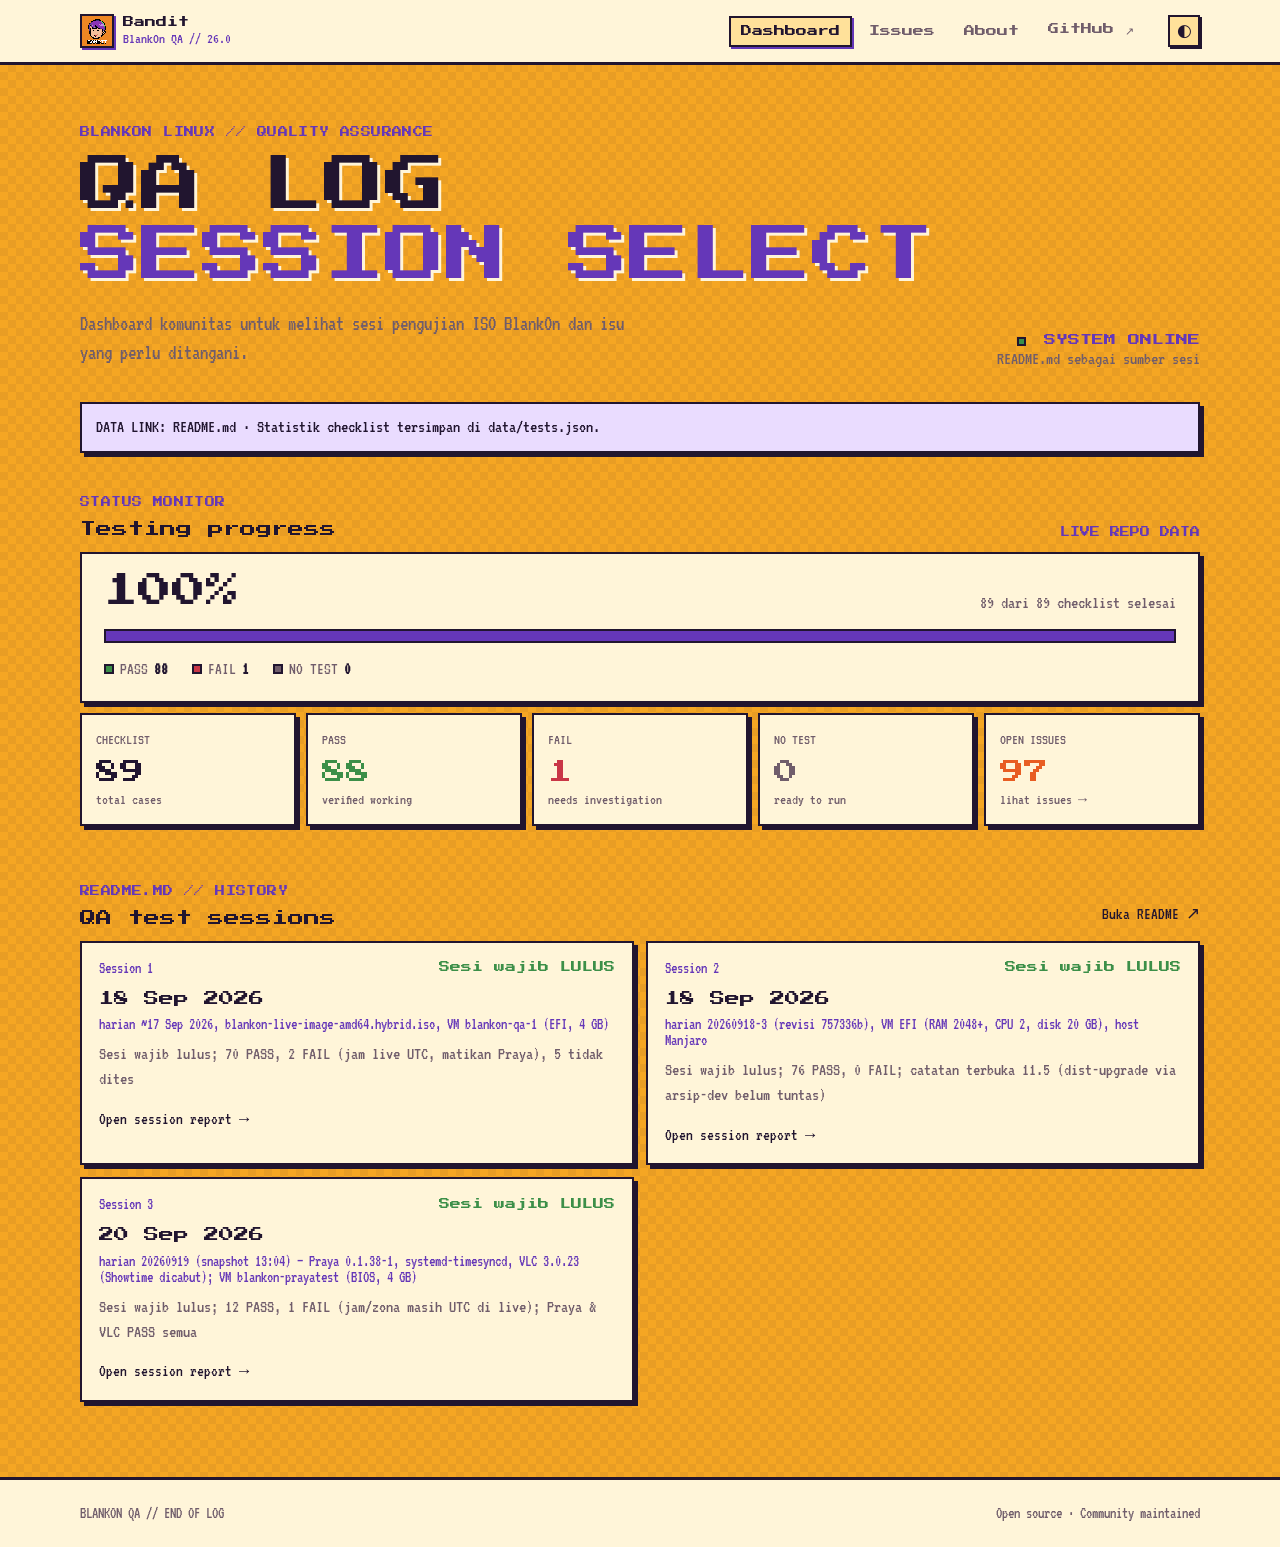
==== commit c4f8fde8: "about" ====
--- a/index.html
+++ b/index.html
@@ -3,14 +3,14 @@
 <head>
   <meta charset="utf-8">
   <meta name="viewport" content="width=device-width, initial-scale=1">
-  <meta name="description" content="BlankOn Linux quality assurance dashboard">
-  <title>BlankOn QA · Dashboard</title>
+  <meta name="description" content="Bandit — BlankOn Linux quality assurance dashboard">
+  <title>Bandit · Dashboard</title>
   <link rel="stylesheet" href="assets/css/style.css">
 </head>
 <body>
   <header class="site-header"><div class="shell nav-wrap">
-    <a class="brand" href="index.html"><img class="brand-logo" src="bandit.jpg" alt="BlankOn pixel mascot"><span>BlankOn <small>QA // 26.0</small></span></a>
-    <nav aria-label="Navigasi utama"><a class="active" href="index.html">Dashboard</a><a href="issues.html">Issues</a><a href="https://github.com/joyboyid/qa-blankOn">GitHub ↗</a></nav>
+    <a class="brand" href="index.html"><img class="brand-logo" src="bandit.jpg" alt="Bandit pixel mascot"><span>Bandit <small>BlankOn QA // 26.0</small></span></a>
+    <nav aria-label="Navigasi utama"><a class="active" href="index.html">Dashboard</a><a href="issues.html">Issues</a><a href="about.html">About</a><a href="https://github.com/joyboyid/qa-blankOn">GitHub ↗</a></nav>
     <button class="theme-toggle" type="button" aria-label="Toggle color theme">◐</button>
   </div></header>
   <main class="shell">
--- a/assets/css/style.css
+++ b/assets/css/style.css
@@ -1,6 +1,6 @@
 @import url('https://fonts.googleapis.com/css2?family=Press+Start+2P&family=VT323&display=swap');
-:root{color-scheme:light;--bg:#f7a21b;--surface:#fff1c7;--surface-2:#ffd76b;--text:#1b1230;--muted:#624b61;--line:#1b1230;--accent:#7137c8;--accent-light:#e9d5ff;--green:#3c8f48;--red:#c93646;--orange:#e85d22;--shadow:6px 6px 0 #1b1230}
+:root{color-scheme:light;--bg:#f5a623;--surface:#fff5d9;--surface-2:#ffe19a;--text:#21152f;--muted:#705d6b;--line:#21152f;--accent:#6537b8;--accent-light:#eadcff;--green:#3c8f48;--red:#c93646;--orange:#e85d22;--shadow:4px 4px 0 #21152f}
 [data-theme=dark]{color-scheme:dark;--bg:#17112b;--surface:#271a43;--surface-2:#493070;--text:#fff1c7;--muted:#c5a9be;--line:#fff1c7;--accent:#bd80ff;--accent-light:#472569;--green:#83d477;--red:#ff8290;--orange:#ff985e;--shadow:6px 6px 0 #000}
-*{box-sizing:border-box}html{scroll-behavior:smooth}body{margin:0;background-color:var(--bg);background-image:linear-gradient(45deg,rgba(27,18,48,.07) 25%,transparent 25%,transparent 75%,rgba(27,18,48,.07) 75%),linear-gradient(45deg,rgba(27,18,48,.07) 25%,transparent 25%,transparent 75%,rgba(27,18,48,.07) 75%);background-position:0 0,8px 8px;background-size:16px 16px;color:var(--text);font:20px/1.25 VT323,monospace}a{color:inherit;text-decoration:none}button,input,select{font:inherit}.shell{width:min(1160px,calc(100% - 40px));margin:0 auto}.site-header{border-bottom:4px solid var(--line);background:var(--surface);position:sticky;top:0;z-index:2}.nav-wrap{min-height:78px;display:flex;align-items:center;gap:28px}.brand{display:flex;align-items:center;gap:12px;font:16px 'Press Start 2P',monospace;margin-right:auto}.brand small{display:block;color:var(--accent);font:16px VT323,monospace;margin-top:5px}.brand-logo{width:54px;height:54px;object-fit:cover;image-rendering:pixelated;border:3px solid var(--line);box-shadow:3px 3px 0 var(--accent)}nav{display:flex;align-items:center;gap:8px}nav a{padding:11px 13px;color:var(--muted);font:14px 'Press Start 2P',monospace;border:2px solid transparent}nav a:hover,nav a.active{color:var(--text);background:var(--surface-2);border-color:var(--line);box-shadow:3px 3px 0 var(--accent)}.theme-toggle{border:3px solid var(--line);color:var(--text);background:var(--surface-2);width:42px;height:42px;cursor:pointer;box-shadow:3px 3px 0 var(--line)}.theme-toggle:active{transform:translate(3px,3px);box-shadow:none}.hero{display:flex;justify-content:space-between;align-items:end;padding:76px 0 42px}.eyebrow{font:13px 'Press Start 2P',monospace;letter-spacing:.04em;color:var(--accent);margin:0 0 18px}.hero h1,.page-intro h1{font:clamp(2.4rem,6vw,5.3rem)/1.1 'Press Start 2P',monospace;margin:0 0 24px;text-shadow:4px 4px 0 var(--surface)}.hero h1 span{color:var(--accent)}.lede{color:var(--muted);max-width:610px;margin:0;font-size:25px}.hero-meta{font:18px/1.45 'Press Start 2P',monospace;color:var(--accent);text-align:right}.hero-meta small{color:var(--muted);font:22px VT323,monospace}.live-dot{display:inline-block;width:12px;height:12px;background:var(--green);border:2px solid var(--line);margin-right:7px}.notice{background:var(--accent-light);border:3px solid var(--line);box-shadow:var(--shadow);padding:13px 17px;color:var(--text);font-size:21px;margin-bottom:56px}.section-heading{display:flex;align-items:end;justify-content:space-between;gap:20px;margin-bottom:20px}.section-heading h2{font:22px 'Press Start 2P',monospace;margin:0}.section-tag{color:var(--accent);font:13px 'Press Start 2P',monospace}.progress-card,.stat,.session-card,.filter-panel,.issue-card{background:var(--surface);border:3px solid var(--line);box-shadow:var(--shadow)}.progress-card{padding:24px 26px}.progress-top{display:flex;align-items:baseline;justify-content:space-between;margin-bottom:16px}.progress-top strong{font:48px 'Press Start 2P',monospace}.progress-top span{color:var(--muted);font-size:21px}.progress-track{height:18px;background:var(--surface-2);border:3px solid var(--line);overflow:hidden}.progress-track div{height:100%;width:0;background:var(--accent);transition:width .4s ease}.progress-legend{display:flex;gap:30px;margin-top:18px;color:var(--muted);font-size:20px}.progress-legend span{display:flex;align-items:center;gap:8px}.progress-legend b{color:var(--text)}.dot{display:inline-block;width:12px;height:12px;background:var(--muted);border:2px solid var(--line)}.dot.passed{background:var(--green)}.dot.failed{background:var(--red)}.dot.untested{background:var(--muted)}.stats-grid{display:grid;grid-template-columns:repeat(5,1fr);gap:14px;margin:14px 0 78px}.stat{padding:18px}.stat span,.stat small{display:block;color:var(--muted);font-size:18px}.stat strong{display:block;font:32px 'Press Start 2P',monospace;margin:13px 0 7px}.green{color:var(--green)}.red{color:var(--red)}.orange{color:var(--orange)}.muted{color:var(--muted)}.session-section{margin:68px 0 90px}.session-list{display:grid;grid-template-columns:repeat(2,1fr);gap:16px}.session-card{padding:21px}.session-card-top{display:flex;justify-content:space-between;gap:12px;align-items:center}.session-card h3{font:20px 'Press Start 2P',monospace;line-height:1.5;margin:15px 0 7px}.session-result{color:var(--green);font:14px 'Press Start 2P',monospace;text-align:right}.session-iso{font:18px VT323,monospace;color:var(--accent);margin:0 0 12px}.session-summary{color:var(--muted);font-size:20px;min-height:45px;margin:0 0 18px}.mono,code{font:18px VT323,monospace;color:var(--accent)}.loading,.empty,.error-state{color:var(--muted);padding:22px;margin:0}.page-main{padding:65px 0 95px}.page-intro{margin-bottom:44px}.page-intro h1{font-size:clamp(2.2rem,5vw,4.5rem);margin-bottom:17px}.filter-panel{padding:20px;margin-bottom:22px}.search-wrap{margin-bottom:17px}.search-wrap label,.filter-row label{display:block;color:var(--muted);font:14px 'Press Start 2P',monospace;margin-bottom:8px}.search-wrap input,select{width:100%;background:var(--bg);border:3px solid var(--line);color:var(--text);padding:10px 12px;outline:none}.search-wrap input:focus,select:focus{box-shadow:4px 4px 0 var(--accent)}.filter-row{display:grid;grid-template-columns:repeat(2,1fr);gap:14px}.results-bar{display:flex;justify-content:space-between;align-items:center;color:var(--muted);font-size:19px;margin:24px 0 15px}.issue-list{display:grid;gap:14px}.issue-card{padding:20px}.issue-head{display:flex;justify-content:space-between;gap:15px;align-items:start}.issue-card h3{font:19px 'Press Start 2P',monospace;line-height:1.5;margin:0 0 12px}.issue-card h3 a:hover{color:var(--accent)}.issue-head time{color:var(--muted);font-size:18px;white-space:nowrap}.issue-meta{display:flex;gap:8px;flex-wrap:wrap;margin-bottom:13px}.label{color:var(--muted);background:var(--surface-2);border:2px solid var(--line);padding:4px 8px;font:17px VT323,monospace}.issue-footer{display:flex;justify-content:space-between;color:var(--muted);font-size:18px}.state{font:15px 'Press Start 2P',monospace;color:var(--green)}.state.closed{color:var(--muted)}.site-footer{border-top:4px solid var(--line);padding:28px 0;background:var(--surface);color:var(--muted);font-size:18px}.site-footer .shell{display:flex;justify-content:space-between;gap:15px}
-@media(max-width:760px){.shell{width:min(100% - 28px,600px)}.nav-wrap{min-height:70px;gap:10px;flex-wrap:wrap}.brand{margin-right:0;font-size:12px}.brand-logo{width:45px;height:45px}nav{order:3;width:100%;overflow:auto;border-top:3px solid var(--line);padding:6px 0}nav a{padding:7px 8px;font-size:10px;white-space:nowrap}.site-header{position:relative}.hero{display:block;padding:50px 0 30px}.hero-meta{text-align:left;margin-top:28px;font-size:13px}.hero h1,.page-intro h1{font-size:clamp(1.8rem,10vw,3.4rem)}.notice{margin-bottom:40px}.stats-grid{grid-template-columns:repeat(2,1fr);margin-bottom:52px}.stat:last-child{grid-column:span 2}.progress-legend{gap:13px;flex-wrap:wrap}.session-list{grid-template-columns:1fr}.section-heading{align-items:start;flex-direction:column}.section-tag{font-size:10px}.results-bar{align-items:start}.site-footer .shell{display:block}.site-footer span{display:block;margin:5px 0}}
+*{box-sizing:border-box}html{scroll-behavior:smooth}body{margin:0;background-color:var(--bg);background-image:linear-gradient(45deg,rgba(27,18,48,.06) 25%,transparent 25%,transparent 75%,rgba(27,18,48,.06) 75%),linear-gradient(45deg,rgba(27,18,48,.06) 25%,transparent 25%,transparent 75%,rgba(27,18,48,.06) 75%);background-position:0 0,8px 8px;background-size:16px 16px;color:var(--text);font:17px/1.4 VT323,monospace}a{color:inherit;text-decoration:none}button,input,select{font:inherit}.shell{width:min(1120px,calc(100% - 40px));margin:0 auto}.site-header{border-bottom:3px solid var(--line);background:var(--surface);position:sticky;top:0;z-index:2}.nav-wrap{min-height:62px;display:flex;align-items:center;gap:22px}.brand{display:flex;align-items:center;gap:9px;font:11px 'Press Start 2P',monospace;margin-right:auto}.brand small{display:block;color:var(--accent);font:15px VT323,monospace;margin-top:3px}.brand-logo{width:34px;height:34px;object-fit:cover;image-rendering:pixelated;border:2px solid var(--line);box-shadow:2px 2px 0 var(--accent)}nav{display:flex;align-items:center;gap:5px}nav a{padding:8px 10px;color:var(--muted);font:11px 'Press Start 2P',monospace;border:2px solid transparent}nav a:hover,nav a.active{color:var(--text);background:var(--surface-2);border-color:var(--line);box-shadow:2px 2px 0 var(--accent)}.theme-toggle{border:2px solid var(--line);color:var(--text);background:var(--surface-2);width:32px;height:32px;cursor:pointer;box-shadow:2px 2px 0 var(--line)}.theme-toggle:active{transform:translate(2px,2px);box-shadow:none}.hero{display:flex;justify-content:space-between;align-items:end;padding:62px 0 34px}.eyebrow{font:10px 'Press Start 2P',monospace;letter-spacing:.04em;color:var(--accent);margin:0 0 14px}.hero h1,.page-intro h1{font:clamp(1.9rem,5vw,3.8rem)/1.15 'Press Start 2P',monospace;margin:0 0 18px;text-shadow:3px 3px 0 var(--surface)}.hero h1 span{color:var(--accent)}.lede{color:var(--muted);max-width:570px;margin:0;font-size:21px}.hero-meta{font:12px/1.45 'Press Start 2P',monospace;color:var(--accent);text-align:right}.hero-meta small{color:var(--muted);font:18px VT323,monospace}.live-dot{display:inline-block;width:9px;height:9px;background:var(--green);border:2px solid var(--line);margin-right:6px}.notice{background:var(--accent-light);border:2px solid var(--line);box-shadow:var(--shadow);padding:11px 14px;color:var(--text);font-size:18px;margin-bottom:44px}.section-heading{display:flex;align-items:end;justify-content:space-between;gap:20px;margin-bottom:15px}.section-heading h2{font:16px 'Press Start 2P',monospace;margin:0}.section-tag{color:var(--accent);font:10px 'Press Start 2P',monospace}.progress-card,.stat,.session-card,.filter-panel,.issue-card{background:var(--surface);border:2px solid var(--line);box-shadow:var(--shadow)}.progress-card{padding:20px 22px}.progress-top{display:flex;align-items:baseline;justify-content:space-between;margin-bottom:13px}.progress-top strong{font:34px 'Press Start 2P',monospace}.progress-top span{color:var(--muted);font-size:18px}.progress-track{height:14px;background:var(--surface-2);border:2px solid var(--line);overflow:hidden}.progress-track div{height:100%;width:0;background:var(--accent);transition:width .4s ease}.progress-legend{display:flex;gap:24px;margin-top:14px;color:var(--muted);font-size:17px}.progress-legend span{display:flex;align-items:center;gap:6px}.progress-legend b{color:var(--text)}.dot{display:inline-block;width:10px;height:10px;background:var(--muted);border:2px solid var(--line)}.dot.passed{background:var(--green)}.dot.failed{background:var(--red)}.dot.untested{background:var(--muted)}.stats-grid{display:grid;grid-template-columns:repeat(5,1fr);gap:10px;margin:10px 0 60px}.stat{padding:14px}.stat span,.stat small{display:block;color:var(--muted);font-size:15px}.stat strong{display:block;font:24px 'Press Start 2P',monospace;margin:10px 0 5px}.green{color:var(--green)}.red{color:var(--red)}.orange{color:var(--orange)}.muted{color:var(--muted)}.session-section{margin:58px 0 75px}.session-list{display:grid;grid-template-columns:repeat(2,1fr);gap:12px}.session-card{padding:17px}.session-card-top{display:flex;justify-content:space-between;gap:12px;align-items:center}.session-card h3{font:15px 'Press Start 2P',monospace;line-height:1.5;margin:12px 0 6px}.session-result{color:var(--green);font:11px 'Press Start 2P',monospace;text-align:right}.session-iso{font:16px VT323,monospace;color:var(--accent);margin:0 0 10px}.session-summary{color:var(--muted);font-size:18px;min-height:40px;margin:0 0 14px}.mono,code{font:16px VT323,monospace;color:var(--accent)}.loading,.empty,.error-state{color:var(--muted);padding:18px;margin:0}.page-main{padding:55px 0 75px}.page-intro{margin-bottom:36px}.page-intro h1{font-size:clamp(1.9rem,5vw,3.5rem);margin-bottom:14px}.filter-panel{padding:17px;margin-bottom:18px}.search-wrap{margin-bottom:14px}.search-wrap label,.filter-row label{display:block;color:var(--muted);font:10px 'Press Start 2P',monospace;margin-bottom:7px}.search-wrap input,select{width:100%;background:var(--bg);border:2px solid var(--line);color:var(--text);padding:8px 10px;outline:none}.search-wrap input:focus,select:focus{box-shadow:3px 3px 0 var(--accent)}.filter-row{display:grid;grid-template-columns:repeat(2,1fr);gap:10px}.results-bar{display:flex;justify-content:space-between;align-items:center;color:var(--muted);font-size:17px;margin:20px 0 12px}.issue-list{display:grid;gap:11px}.issue-card{padding:17px}.issue-head{display:flex;justify-content:space-between;gap:15px;align-items:start}.issue-card h3{font:14px 'Press Start 2P',monospace;line-height:1.55;margin:0 0 10px}.issue-card h3 a:hover{color:var(--accent)}.issue-head time{color:var(--muted);font-size:16px;white-space:nowrap}.issue-meta{display:flex;gap:6px;flex-wrap:wrap;margin-bottom:10px}.label{color:var(--muted);background:var(--surface-2);border:1px solid var(--line);padding:3px 6px;font:15px VT323,monospace}.issue-footer{display:flex;justify-content:space-between;color:var(--muted);font-size:16px}.state{font:11px 'Press Start 2P',monospace;color:var(--green)}.state.closed{color:var(--muted)}.site-footer{border-top:3px solid var(--line);padding:22px 0;background:var(--surface);color:var(--muted);font-size:16px}.site-footer .shell{display:flex;justify-content:space-between;gap:15px}.about-grid{display:grid;grid-template-columns:330px 1fr;gap:14px;margin-bottom:14px}.profile-card{background:var(--surface);border:2px solid var(--line);box-shadow:var(--shadow);padding:24px}.profile-avatar{width:100%;aspect-ratio:1/1;object-fit:cover;image-rendering:pixelated;border:2px solid var(--line);box-shadow:3px 3px 0 var(--accent);margin-bottom:20px}.profile-card h2{font:18px 'Press Start 2P',monospace;margin:0 0 6px}.profile-role{color:var(--accent);font:10px 'Press Start 2P',monospace;margin:0 0 12px}.profile-bio{color:var(--muted);font-size:18px;margin:0}.about-details h3{font:13px 'Press Start 2P',monospace;margin:0 0 16px}.info-list{list-style:none;margin:0;padding:0;display:grid;gap:12px}.info-list li{color:var(--muted);font-size:19px;line-height:1.45}.info-list .mono{display:block;margin-bottom:2px}.accent{color:var(--accent)}.inline-link{color:var(--accent);text-decoration:underline;text-underline-offset:3px}.inline-link:hover{color:var(--text)}.about-cards{display:grid;grid-template-columns:repeat(4,1fr);gap:10px}.about-cards .stat strong{font-size:15px;line-height:1.55;word-break:break-word}
+@media(max-width:760px){.shell{width:min(100% - 28px,600px)}.nav-wrap{min-height:70px;gap:10px;flex-wrap:wrap}.brand{margin-right:0;font-size:10px}.brand-logo{width:32px;height:32px}nav{order:3;width:100%;overflow:auto;border-top:3px solid var(--line);padding:6px 0}nav a{padding:7px 8px;font-size:10px;white-space:nowrap}.site-header{position:relative}.hero{display:block;padding:50px 0 30px}.hero-meta{text-align:left;margin-top:28px;font-size:13px}.hero h1,.page-intro h1{font-size:clamp(1.8rem,10vw,3.4rem)}.notice{margin-bottom:40px}.stats-grid{grid-template-columns:repeat(2,1fr);margin-bottom:52px}.stat:last-child{grid-column:span 2}.progress-legend{gap:13px;flex-wrap:wrap}.session-list{grid-template-columns:1fr}.section-heading{align-items:start;flex-direction:column}.section-tag{font-size:10px}.results-bar{align-items:start}.site-footer .shell{display:block}.site-footer span{display:block;margin:5px 0}.about-grid{grid-template-columns:1fr}.about-cards{grid-template-columns:repeat(2,1fr)}}
 @media(prefers-reduced-motion:reduce){*{scroll-behavior:auto!important;transition:none!important}}
